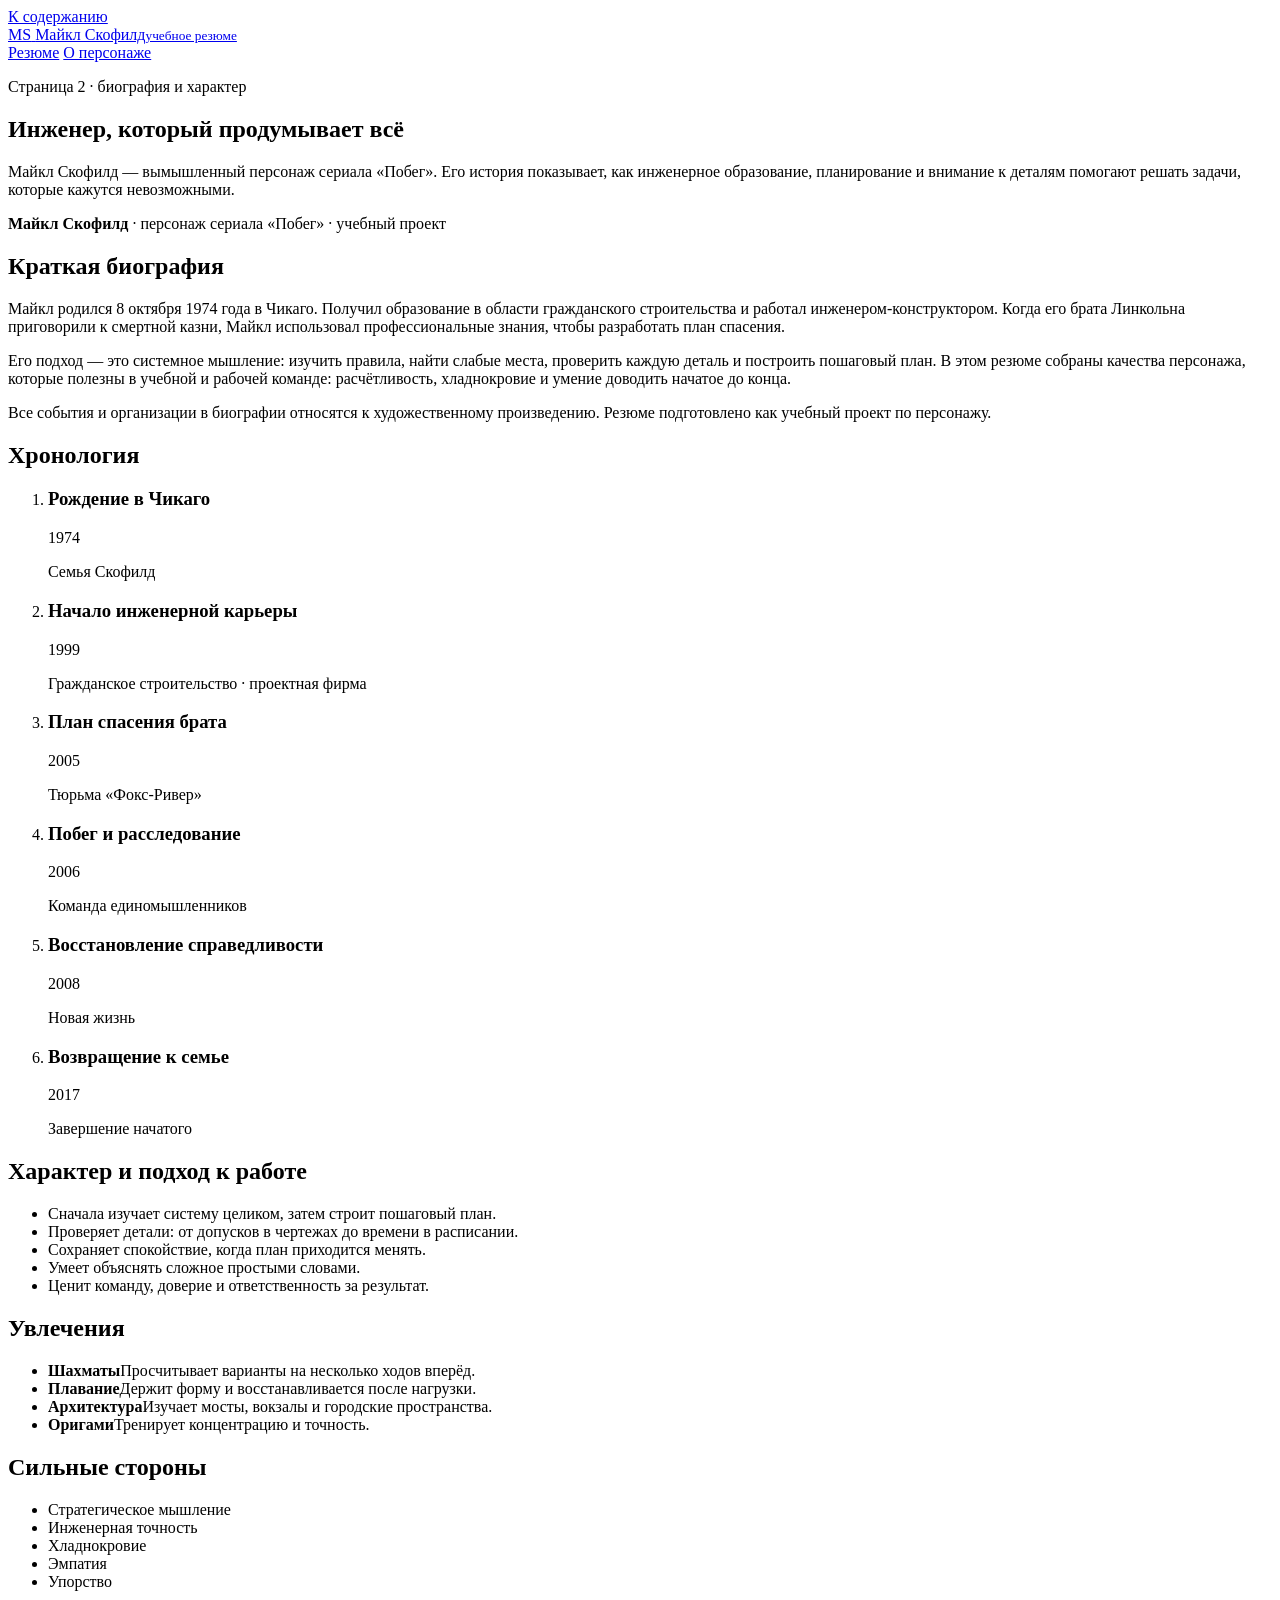
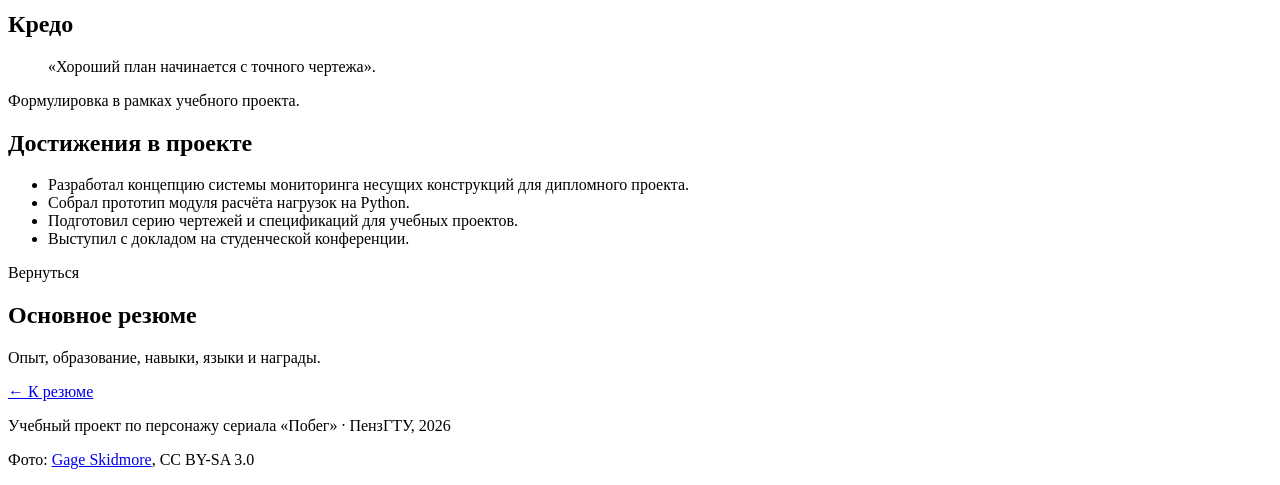
==== 25ip3b/zhukov/resume/bio.html @ 030ceab4 "Create bio.html" ====
<!DOCTYPE html>
<html lang="ru">
<head>
  <meta charset="utf-8">
  <meta name="viewport" content="width=device-width, initial-scale=1">
  <meta name="description" content="Биография, хронология, характер и увлечения Майкла Скофилда — персонажа сериала «Побег». Учебный проект студента группы 25ИП3б Жукова С.С.">
  <meta name="author" content="Жуков С.С.">
  <title>О персонаже — Резюме студента Жукова С.С. группы 25ИП3б</title>
  <link rel="stylesheet" href="assets/style.css">
</head>
<body>
  <a class="skip-link" href="#main">К содержанию</a>

  <header class="site-header">
    <div class="container header-inner">
      <a class="brand" href="index.html">
        <span class="brand-mark">MS</span>
        <span class="brand-text">Майкл Скофилд<small>учебное резюме</small></span>
      </a>
      <nav class="site-nav" aria-label="Основная навигация">
        <a href="index.html">Резюме</a>
        <a class="active" href="bio.html">О персонаже</a>
      </nav>
    </div>
  </header>

  <main id="main">
    <section class="page-hero container" aria-labelledby="bio-title">
      <p class="eyebrow">Страница 2 · биография и характер</p>
      <h1 id="bio-title">Инженер, который продумывает всё</h1>
      <p class="page-lead">Майкл Скофилд — вымышленный персонаж сериала «Побег». Его история показывает, как инженерное образование, планирование и внимание к деталям помогают решать задачи, которые кажутся невозможными.</p>
      <p class="student"><strong>Майкл Скофилд</strong> · персонаж сериала «Побег» · учебный проект</p>
    </section>

    <div class="container layout">
      <div class="main-col">
        <section class="card">
          <h2>Краткая биография</h2>
          <p>Майкл родился 8 октября 1974 года в Чикаго. Получил образование в области гражданского строительства и работал инженером-конструктором. Когда его брата Линкольна приговорили к смертной казни, Майкл использовал профессиональные знания, чтобы разработать план спасения.</p>
          <p>Его подход — это системное мышление: изучить правила, найти слабые места, проверить каждую деталь и построить пошаговый план. В этом резюме собраны качества персонажа, которые полезны в учебной и рабочей команде: расчётливость, хладнокровие и умение доводить начатое до конца.</p>
          <p>Все события и организации в биографии относятся к художественному произведению. Резюме подготовлено как учебный проект по персонажу.</p>
        </section>

        <section class="card">
          <h2>Хронология</h2>
          <ol class="timeline">
            <li>
              <div class="timeline-head">
                <h3>Рождение в Чикаго</h3>
                <span class="period">1974</span>
              </div>
              <p class="org">Семья Скофилд</p>
            </li>
            <li>
              <div class="timeline-head">
                <h3>Начало инженерной карьеры</h3>
                <span class="period">1999</span>
              </div>
              <p class="org">Гражданское строительство · проектная фирма</p>
            </li>
            <li>
              <div class="timeline-head">
                <h3>План спасения брата</h3>
                <span class="period">2005</span>
              </div>
              <p class="org">Тюрьма «Фокс-Ривер»</p>
            </li>
            <li>
              <div class="timeline-head">
                <h3>Побег и расследование</h3>
                <span class="period">2006</span>
              </div>
              <p class="org">Команда единомышленников</p>
            </li>
            <li>
              <div class="timeline-head">
                <h3>Восстановление справедливости</h3>
                <span class="period">2008</span>
              </div>
              <p class="org">Новая жизнь</p>
            </li>
            <li>
              <div class="timeline-head">
                <h3>Возвращение к семье</h3>
                <span class="period">2017</span>
              </div>
              <p class="org">Завершение начатого</p>
            </li>
          </ol>
        </section>

        <section class="card">
          <h2>Характер и подход к работе</h2>
          <ul class="checklist">
            <li>Сначала изучает систему целиком, затем строит пошаговый план.</li>
            <li>Проверяет детали: от допусков в чертежах до времени в расписании.</li>
            <li>Сохраняет спокойствие, когда план приходится менять.</li>
            <li>Умеет объяснять сложное простыми словами.</li>
            <li>Ценит команду, доверие и ответственность за результат.</li>
          </ul>
        </section>
      </div>

      <aside class="side-col">
        <section class="card">
          <h2>Увлечения</h2>
          <ul class="hobbies">
            <li><strong>Шахматы</strong><span>Просчитывает варианты на несколько ходов вперёд.</span></li>
            <li><strong>Плавание</strong><span>Держит форму и восстанавливается после нагрузки.</span></li>
            <li><strong>Архитектура</strong><span>Изучает мосты, вокзалы и городские пространства.</span></li>
            <li><strong>Оригами</strong><span>Тренирует концентрацию и точность.</span></li>
          </ul>
        </section>

        <section class="card">
          <h2>Сильные стороны</h2>
          <ul class="tags">
            <li>Стратегическое мышление</li>
            <li>Инженерная точность</li>
            <li>Хладнокровие</li>
            <li>Эмпатия</li>
            <li>Упорство</li>
          </ul>
        </section>

        <section class="card quote">
          <h2>Кредо</h2>
          <blockquote>
            <p>«Хороший план начинается с точного чертежа».</p>
          </blockquote>
          <p class="quote-note">Формулировка в рамках учебного проекта.</p>
        </section>

        <section class="card">
          <h2>Достижения в проекте</h2>
          <ul class="awards">
            <li>Разработал концепцию системы мониторинга несущих конструкций для дипломного проекта.</li>
            <li>Собрал прототип модуля расчёта нагрузок на Python.</li>
            <li>Подготовил серию чертежей и спецификаций для учебных проектов.</li>
            <li>Выступил с докладом на студенческой конференции.</li>
          </ul>
        </section>
      </aside>
    </div>

    <div class="container">
      <section class="next-page" aria-labelledby="back-title">
        <div>
          <p class="eyebrow">Вернуться</p>
          <h2 id="back-title">Основное резюме</h2>
          <p>Опыт, образование, навыки, языки и награды.</p>
        </div>
        <a class="button" href="index.html">← К резюме</a>
      </section>
    </div>
  </main>

  <footer class="site-footer">
    <div class="container footer-inner">
      <p>Учебный проект по персонажу сериала «Побег» · ПензГТУ, 2026</p>
      <p>Фото: <a href="https://commons.wikimedia.org/wiki/File:Wentworth_Miller_by_Gage_Skidmore.jpg">Gage Skidmore</a>, CC BY-SA 3.0</p>
    </div>
  </footer>
</body>
</html>
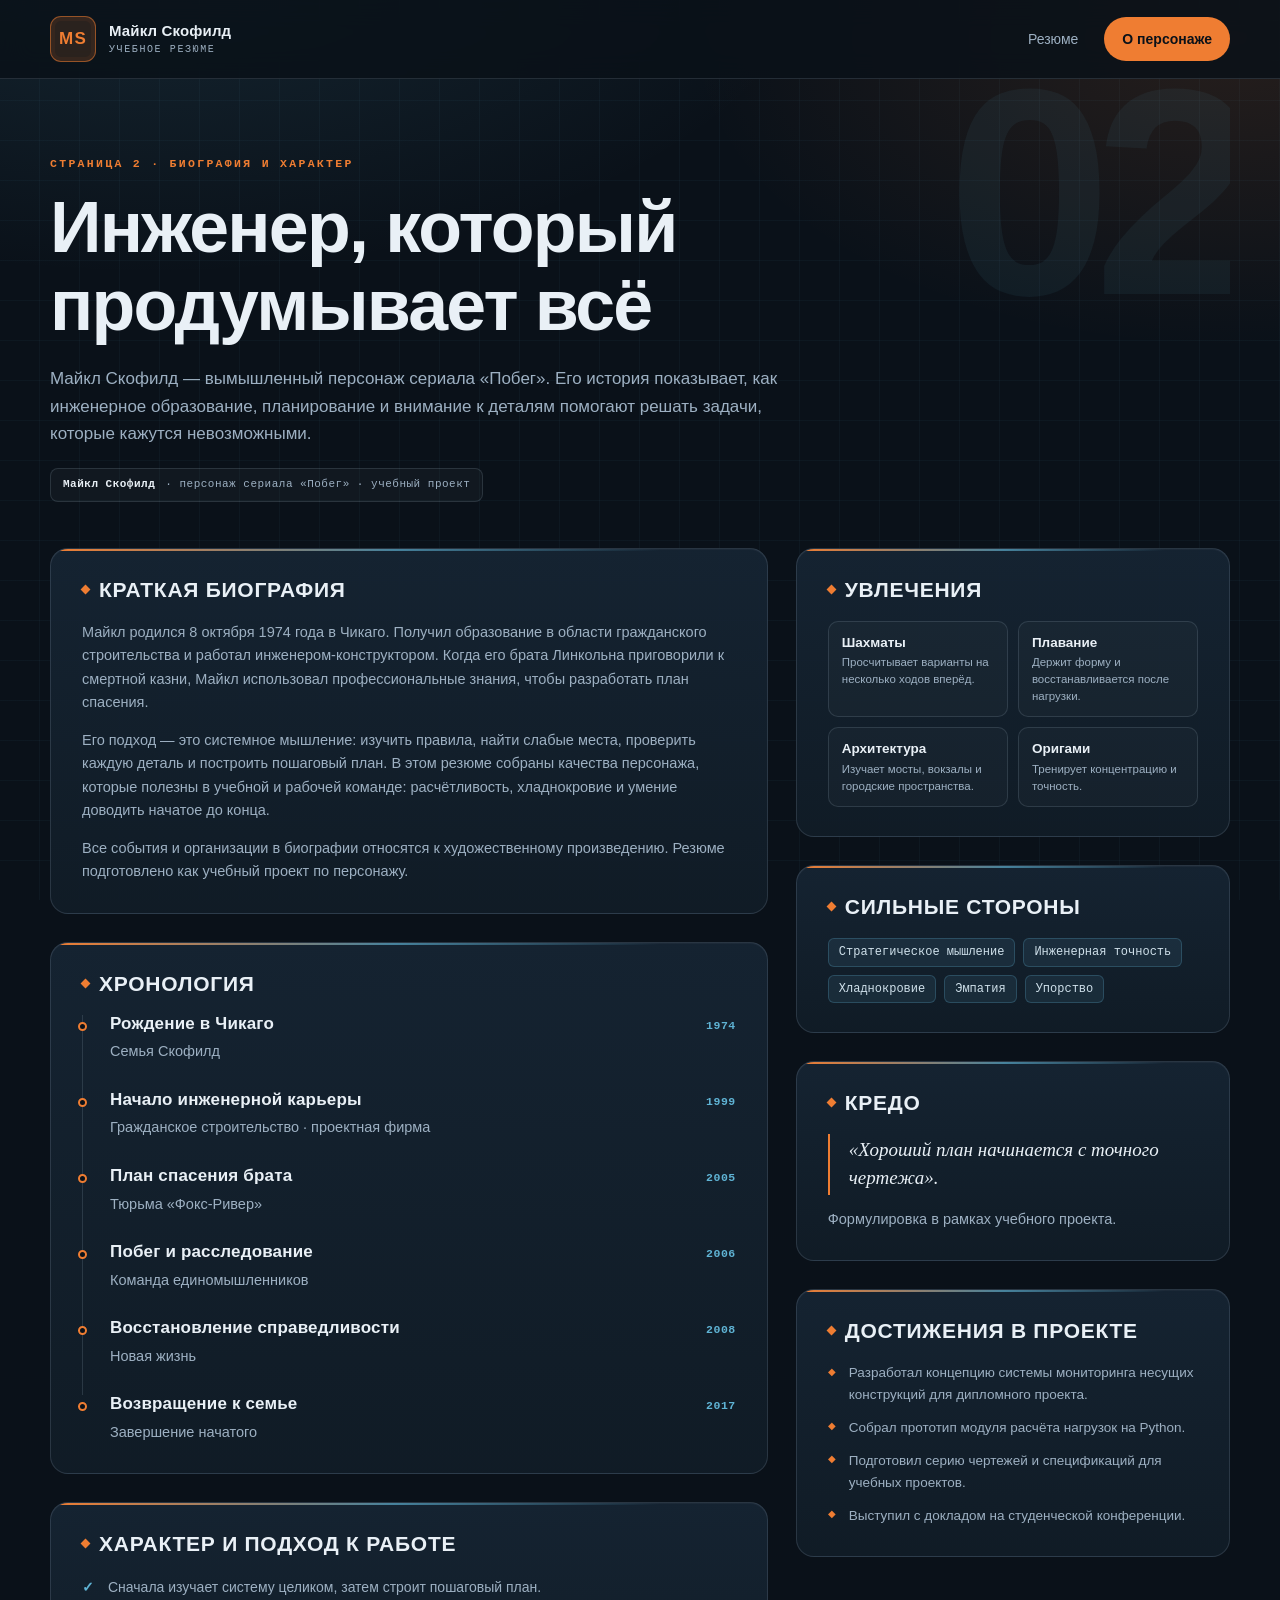
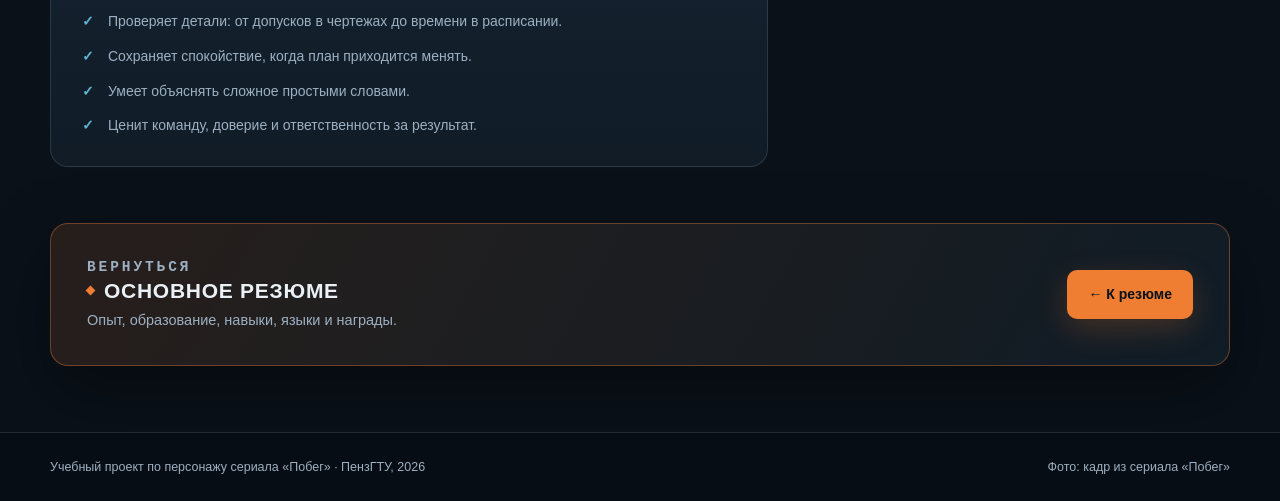
==== commit 7e2ec5f8: "Update bio.html" ====
--- a/25ip3b/zhukov/resume/bio.html
+++ b/25ip3b/zhukov/resume/bio.html
@@ -158,7 +158,7 @@
   <footer class="site-footer">
     <div class="container footer-inner">
       <p>Учебный проект по персонажу сериала «Побег» · ПензГТУ, 2026</p>
-      <p>Фото: <a href="https://commons.wikimedia.org/wiki/File:Wentworth_Miller_by_Gage_Skidmore.jpg">Gage Skidmore</a>, CC BY-SA 3.0</p>
+      <p>Фото: кадр из сериала «Побег»</p>
     </div>
   </footer>
 </body>
--- a/25ip3b/zhukov/resume/assets/style.css
+++ b/25ip3b/zhukov/resume/assets/style.css
@@ -0,0 +1,996 @@
+/* ============================================================
+   Resume of Michael Scofield — blueprint / steel theme
+   ============================================================ */
+
+:root {
+  --bg: #0a1119;
+  --bg-deep: #070d14;
+  --panel: #111c27;
+  --panel-2: #162433;
+  --ink: #e9f0f6;
+  --muted: #9db0c2;
+  --line: rgba(157, 176, 194, 0.18);
+  --line-strong: rgba(157, 176, 194, 0.32);
+  --accent: #ef7d32;
+  --accent-soft: rgba(239, 125, 50, 0.14);
+  --accent-2: #5fb3d4;
+  --accent-2-soft: rgba(95, 179, 212, 0.1);
+  --radius: 18px;
+  --shadow: 0 26px 70px rgba(0, 0, 0, 0.38);
+  --font-body: "Segoe UI", Tahoma, Arial, sans-serif;
+  --font-display: "Bahnschrift SemiCondensed", "Arial Narrow", "Segoe UI", sans-serif;
+  --font-mono: Consolas, "Courier New", monospace;
+}
+
+*,
+*::before,
+*::after {
+  box-sizing: border-box;
+}
+
+html {
+  scroll-behavior: smooth;
+}
+
+body {
+  margin: 0;
+  color: var(--ink);
+  font-family: var(--font-body);
+  font-size: 16px;
+  line-height: 1.62;
+  background-color: var(--bg);
+  background-image:
+    radial-gradient(1100px 560px at 12% -8%, rgba(95, 179, 212, 0.14), transparent 62%),
+    radial-gradient(900px 520px at 96% 4%, rgba(239, 125, 50, 0.12), transparent 60%),
+    repeating-linear-gradient(0deg, transparent 0 39px, rgba(95, 179, 212, 0.045) 39px 40px),
+    repeating-linear-gradient(90deg, transparent 0 39px, rgba(95, 179, 212, 0.045) 39px 40px);
+  background-attachment: fixed;
+}
+
+::selection {
+  color: #0a1119;
+  background: var(--accent);
+}
+
+a {
+  color: var(--accent-2);
+}
+
+a:hover {
+  color: #8fd1ea;
+}
+
+:focus-visible {
+  outline: 2px solid var(--accent-2);
+  outline-offset: 3px;
+}
+
+img {
+  max-width: 100%;
+  height: auto;
+}
+
+h1,
+h2,
+h3,
+p {
+  margin-top: 0;
+}
+
+h1,
+h2,
+h3 {
+  font-family: var(--font-display);
+  font-weight: 700;
+  line-height: 1.1;
+}
+
+h1 {
+  margin-bottom: 14px;
+  font-size: clamp(2.7rem, 5.6vw, 4.9rem);
+  letter-spacing: -0.025em;
+}
+
+h2 {
+  display: flex;
+  align-items: center;
+  gap: 10px;
+  margin-bottom: 20px;
+  font-size: 21px;
+  letter-spacing: 0.035em;
+  text-transform: uppercase;
+}
+
+h2::before {
+  width: 7px;
+  height: 7px;
+  flex: none;
+  content: "";
+  background: var(--accent);
+  transform: rotate(45deg);
+}
+
+h3 {
+  margin-bottom: 4px;
+  font-size: 17px;
+  letter-spacing: 0.01em;
+}
+
+p {
+  margin-bottom: 14px;
+}
+
+p:last-child {
+  margin-bottom: 0;
+}
+
+.container {
+  width: min(1180px, calc(100% - 64px));
+  margin: 0 auto;
+}
+
+.skip-link {
+  position: absolute;
+  top: -80px;
+  left: 24px;
+  z-index: 100;
+  padding: 10px 18px;
+  color: #0a1119;
+  background: var(--accent);
+  border-radius: 0 0 8px 8px;
+  font-weight: 700;
+  text-decoration: none;
+  transition: top 0.2s ease;
+}
+
+.skip-link:focus {
+  top: 0;
+}
+
+/* ---------- Header ---------- */
+
+.site-header {
+  position: sticky;
+  top: 0;
+  z-index: 20;
+  background: rgba(10, 17, 25, 0.84);
+  border-bottom: 1px solid var(--line);
+  backdrop-filter: blur(14px);
+}
+
+.header-inner {
+  display: flex;
+  min-height: 78px;
+  align-items: center;
+  justify-content: space-between;
+  gap: 24px;
+}
+
+.brand {
+  display: flex;
+  align-items: center;
+  gap: 13px;
+  color: var(--ink);
+  text-decoration: none;
+}
+
+.brand:hover {
+  color: var(--ink);
+}
+
+.brand-mark {
+  display: grid;
+  width: 46px;
+  height: 46px;
+  place-items: center;
+  color: var(--accent);
+  background: var(--accent-soft);
+  border: 1px solid rgba(239, 125, 50, 0.55);
+  border-radius: 11px;
+  box-shadow: inset 0 0 0 4px rgba(239, 125, 50, 0.05);
+  font-family: var(--font-display);
+  font-size: 17px;
+  font-weight: 700;
+  letter-spacing: 0.08em;
+}
+
+.brand-text {
+  display: flex;
+  flex-direction: column;
+  font-size: 15px;
+  font-weight: 600;
+  line-height: 1.15;
+  letter-spacing: 0.01em;
+}
+
+.brand-text small {
+  margin-top: 5px;
+  color: var(--muted);
+  font-family: var(--font-mono);
+  font-size: 10px;
+  font-weight: 400;
+  letter-spacing: 0.16em;
+  text-transform: uppercase;
+}
+
+.site-nav {
+  display: flex;
+  flex-wrap: wrap;
+  gap: 8px;
+}
+
+.site-nav a {
+  padding: 10px 17px;
+  color: var(--muted);
+  border: 1px solid transparent;
+  border-radius: 999px;
+  font-size: 14px;
+  text-decoration: none;
+  transition: color 0.18s ease, border-color 0.18s ease, background 0.18s ease;
+}
+
+.site-nav a:hover {
+  color: var(--ink);
+  border-color: var(--line);
+}
+
+.site-nav a.active {
+  color: #0a1119;
+  background: var(--accent);
+  font-weight: 700;
+}
+
+/* ---------- Hero ---------- */
+
+.hero {
+  display: grid;
+  grid-template-columns: 220px minmax(0, 1fr);
+  gap: 52px;
+  align-items: center;
+  padding: 74px 0 50px;
+}
+
+.hero-photo {
+  position: relative;
+  width: 200px;
+  height: 200px;
+  justify-self: center;
+}
+
+.hero-photo::before {
+  position: absolute;
+  inset: -11px 11px 11px -11px;
+  content: "";
+  border: 1px solid rgba(239, 125, 50, 0.55);
+  border-radius: 28px;
+}
+
+.hero-photo img {
+  position: relative;
+  z-index: 1;
+  display: block;
+  width: 200px;
+  height: 200px;
+  object-fit: cover;
+  border: 1px solid rgba(255, 255, 255, 0.14);
+  border-radius: 24px;
+  box-shadow: var(--shadow);
+  filter: saturate(0.92) contrast(1.03);
+}
+
+.hero-photo::after {
+  position: absolute;
+  right: -8px;
+  bottom: -13px;
+  z-index: 2;
+  padding: 5px 9px;
+  color: var(--muted);
+  background: var(--panel);
+  border: 1px solid var(--line);
+  border-radius: 7px;
+  content: "MS · 01";
+  font-family: var(--font-mono);
+  font-size: 10px;
+  letter-spacing: 0.13em;
+}
+
+.eyebrow {
+  margin-bottom: 14px;
+  color: var(--accent);
+  font-family: var(--font-mono);
+  font-size: 11.5px;
+  font-weight: 600;
+  letter-spacing: 0.2em;
+  text-transform: uppercase;
+}
+
+.hero-role {
+  margin-bottom: 18px;
+  color: var(--accent-2);
+  font-size: clamp(1.05rem, 2vw, 1.32rem);
+  font-weight: 600;
+  letter-spacing: 0.01em;
+}
+
+.hero-lead {
+  max-width: 64ch;
+  margin-bottom: 0;
+  color: var(--muted);
+  font-size: 16.5px;
+}
+
+.contact-list {
+  display: flex;
+  flex-wrap: wrap;
+  gap: 9px 24px;
+  margin: 26px 0 0;
+  padding: 0;
+  list-style: none;
+  font-size: 14px;
+}
+
+.contact-list li {
+  display: flex;
+  align-items: center;
+  gap: 8px;
+  color: var(--muted);
+}
+
+.contact-list li::before {
+  width: 5px;
+  height: 5px;
+  flex: none;
+  content: "";
+  background: var(--accent);
+  border-radius: 50%;
+}
+
+.contact-list a {
+  color: var(--ink);
+  border-bottom: 1px solid rgba(239, 125, 50, 0.45);
+  text-decoration: none;
+}
+
+.contact-list a:hover {
+  color: var(--accent);
+  border-bottom-color: var(--accent);
+}
+
+.student {
+  display: inline-flex;
+  flex-wrap: wrap;
+  gap: 6px 10px;
+  margin: 20px 0 0;
+  padding: 7px 12px;
+  color: var(--muted);
+  background: rgba(255, 255, 255, 0.03);
+  border: 1px solid var(--line);
+  border-radius: 8px;
+  font-family: var(--font-mono);
+  font-size: 11px;
+  letter-spacing: 0.045em;
+}
+
+.student strong {
+  color: var(--ink);
+  font-weight: 600;
+}
+
+/* ---------- Layout ---------- */
+
+.layout {
+  display: grid;
+  grid-template-columns: minmax(0, 1.62fr) minmax(300px, 0.98fr);
+  gap: 28px;
+  padding-bottom: 28px;
+}
+
+.main-col,
+.side-col {
+  display: flex;
+  flex-direction: column;
+  gap: 28px;
+}
+
+.side-col {
+  align-self: start;
+}
+
+.card {
+  position: relative;
+  overflow: hidden;
+  padding: 29px 31px;
+  background: linear-gradient(180deg, rgba(22, 36, 51, 0.94), rgba(17, 28, 39, 0.94));
+  border: 1px solid var(--line);
+  border-radius: var(--radius);
+  box-shadow: inset 0 1px 0 rgba(255, 255, 255, 0.035);
+}
+
+.card::before {
+  position: absolute;
+  top: 0;
+  right: 0;
+  left: 0;
+  height: 2px;
+  content: "";
+  background: linear-gradient(90deg, var(--accent), rgba(95, 179, 212, 0.65) 48%, transparent 85%);
+}
+
+.card p {
+  color: var(--muted);
+  font-size: 14.5px;
+}
+
+.card p strong {
+  color: var(--ink);
+}
+
+/* ---------- Timeline ---------- */
+
+.timeline {
+  position: relative;
+  margin: 0;
+  padding: 0;
+  list-style: none;
+}
+
+.timeline > li {
+  position: relative;
+  padding: 0 0 27px 27px;
+  border-left: 1px solid var(--line);
+}
+
+.timeline > li:last-child {
+  padding-bottom: 0;
+  border-left-color: transparent;
+}
+
+.timeline > li::before {
+  position: absolute;
+  top: 7px;
+  left: -5px;
+  width: 9px;
+  height: 9px;
+  content: "";
+  background: var(--bg);
+  border: 2px solid var(--accent);
+  border-radius: 50%;
+}
+
+.timeline-head {
+  display: flex;
+  flex-wrap: wrap;
+  align-items: baseline;
+  justify-content: space-between;
+  gap: 6px 16px;
+}
+
+.timeline h3 {
+  margin: 0;
+}
+
+.period {
+  color: var(--accent-2);
+  font-family: var(--font-mono);
+  font-size: 11.5px;
+  font-weight: 600;
+  letter-spacing: 0.045em;
+  white-space: nowrap;
+}
+
+.org {
+  margin: 5px 0 9px;
+  color: var(--muted);
+  font-size: 13.5px;
+}
+
+.timeline ul {
+  margin: 0;
+  padding-left: 18px;
+  color: var(--muted);
+  font-size: 14px;
+}
+
+.timeline ul li {
+  margin-bottom: 6px;
+}
+
+.timeline ul li:last-child {
+  margin-bottom: 0;
+}
+
+.timeline ul li::marker {
+  color: var(--accent);
+}
+
+/* ---------- Facts ---------- */
+
+.facts {
+  display: grid;
+  grid-template-columns: minmax(0, 0.95fr) minmax(0, 1.35fr);
+  margin: 0;
+}
+
+.facts dt,
+.facts dd {
+  margin: 0;
+  padding: 10px 0;
+  border-bottom: 1px solid var(--line);
+  font-size: 13.5px;
+}
+
+.facts dt {
+  padding-right: 12px;
+  color: var(--muted);
+}
+
+.facts dd {
+  color: var(--ink);
+  font-weight: 500;
+}
+
+.facts dt:last-of-type,
+.facts dd:last-of-type {
+  padding-bottom: 0;
+  border-bottom: 0;
+}
+
+/* ---------- Tags ---------- */
+
+.tags {
+  display: flex;
+  flex-wrap: wrap;
+  gap: 8px;
+  margin: 0;
+  padding: 0;
+  list-style: none;
+}
+
+.tags li {
+  padding: 5px 10px;
+  color: #cfe0ea;
+  background: var(--accent-2-soft);
+  border: 1px solid rgba(95, 179, 212, 0.24);
+  border-radius: 6px;
+  font-family: var(--font-mono);
+  font-size: 12px;
+  line-height: 1.35;
+}
+
+.soft-skills {
+  display: flex;
+  flex-wrap: wrap;
+  gap: 7px 16px;
+  margin: 16px 0 0;
+  padding: 16px 0 0;
+  border-top: 1px solid var(--line);
+  list-style: none;
+  color: var(--muted);
+  font-size: 13.5px;
+}
+
+.soft-skills li {
+  position: relative;
+  padding-left: 14px;
+}
+
+.soft-skills li::before {
+  position: absolute;
+  top: 0.72em;
+  left: 0;
+  width: 5px;
+  height: 5px;
+  content: "";
+  background: var(--accent);
+  border-radius: 50%;
+}
+
+/* ---------- Languages ---------- */
+
+.languages {
+  display: flex;
+  flex-direction: column;
+  gap: 13px;
+  margin: 0;
+  padding: 0;
+  list-style: none;
+}
+
+.languages li {
+  display: grid;
+  grid-template-columns: 1fr auto;
+  gap: 3px 12px;
+  font-size: 14px;
+}
+
+.languages strong {
+  font-weight: 600;
+}
+
+.level {
+  color: var(--accent);
+  font-family: var(--font-mono);
+  font-size: 10.5px;
+  font-weight: 700;
+  letter-spacing: 0.06em;
+}
+
+.languages li::after {
+  grid-column: 1 / -1;
+  width: var(--level, 100%);
+  height: 3px;
+  content: "";
+  background: linear-gradient(90deg, var(--accent), var(--accent-2));
+  border-radius: 999px;
+}
+
+.languages .lvl-c2 {
+  --level: 100%;
+}
+
+.languages .lvl-c1 {
+  --level: 82%;
+}
+
+.languages .lvl-a2 {
+  --level: 38%;
+}
+
+/* ---------- Awards ---------- */
+
+.awards {
+  display: flex;
+  flex-direction: column;
+  gap: 11px;
+  margin: 0;
+  padding: 0;
+  list-style: none;
+}
+
+.awards li {
+  position: relative;
+  padding-left: 21px;
+  color: var(--muted);
+  font-size: 13.5px;
+}
+
+.awards li::before {
+  position: absolute;
+  top: 0.12em;
+  left: 0;
+  color: var(--accent);
+  content: "◆";
+  font-size: 10px;
+}
+
+/* ---------- Next page ---------- */
+
+.next-page {
+  display: flex;
+  align-items: center;
+  justify-content: space-between;
+  gap: 32px;
+  margin: 28px auto 66px;
+  padding: 32px 36px;
+  background: linear-gradient(120deg, rgba(239, 125, 50, 0.13), rgba(95, 179, 212, 0.07));
+  border: 1px solid rgba(239, 125, 50, 0.38);
+  border-radius: var(--radius);
+  box-shadow: var(--shadow);
+}
+
+.next-page h2 {
+  margin-bottom: 7px;
+}
+
+.next-page p {
+  margin-bottom: 0;
+  color: var(--muted);
+  font-size: 14.5px;
+}
+
+.button {
+  display: inline-flex;
+  flex: none;
+  align-items: center;
+  gap: 8px;
+  padding: 13px 21px;
+  color: #0a1119;
+  background: var(--accent);
+  border-radius: 10px;
+  box-shadow: 0 10px 30px rgba(239, 125, 50, 0.22);
+  font-size: 14px;
+  font-weight: 700;
+  text-decoration: none;
+  transition: background 0.18s ease, transform 0.18s ease;
+}
+
+.button:hover {
+  color: #0a1119;
+  background: #ff914d;
+  transform: translateY(-1px);
+}
+
+/* ---------- Footer ---------- */
+
+.site-footer {
+  background: rgba(7, 13, 20, 0.82);
+  border-top: 1px solid var(--line);
+}
+
+.footer-inner {
+  display: flex;
+  flex-wrap: wrap;
+  justify-content: space-between;
+  gap: 10px 26px;
+  padding: 24px 0;
+  color: var(--muted);
+  font-size: 12.5px;
+}
+
+.footer-inner p {
+  margin: 0;
+}
+
+.site-footer a {
+  color: var(--muted);
+  text-decoration-color: rgba(157, 176, 194, 0.45);
+}
+
+.site-footer a:hover {
+  color: var(--accent);
+}
+
+/* ---------- Page 2 hero ---------- */
+
+.page-hero {
+  position: relative;
+  overflow: hidden;
+  padding: 76px 0 46px;
+}
+
+.page-hero::after {
+  position: absolute;
+  top: -34px;
+  right: -10px;
+  z-index: -1;
+  color: rgba(95, 179, 212, 0.065);
+  content: "02";
+  font-family: var(--font-display);
+  font-size: clamp(170px, 23vw, 300px);
+  font-weight: 700;
+  letter-spacing: -0.06em;
+  line-height: 1;
+}
+
+.page-hero h1 {
+  max-width: 920px;
+}
+
+.page-lead {
+  max-width: 760px;
+  margin: 20px 0 0;
+  color: var(--muted);
+  font-size: 17px;
+}
+
+/* ---------- Checklists and hobbies ---------- */
+
+.checklist {
+  display: flex;
+  flex-direction: column;
+  gap: 12px;
+  margin: 0;
+  padding: 0;
+  list-style: none;
+}
+
+.checklist li {
+  position: relative;
+  padding-left: 26px;
+  color: var(--muted);
+  font-size: 14px;
+}
+
+.checklist li::before {
+  position: absolute;
+  top: 0;
+  left: 0;
+  color: var(--accent-2);
+  content: "✓";
+  font-weight: 700;
+}
+
+.hobbies {
+  display: grid;
+  grid-template-columns: 1fr 1fr;
+  gap: 10px;
+  margin: 0;
+  padding: 0;
+  list-style: none;
+}
+
+.hobbies li {
+  padding: 12px 13px;
+  background: rgba(255, 255, 255, 0.025);
+  border: 1px solid var(--line);
+  border-radius: 10px;
+}
+
+.hobbies strong {
+  display: block;
+  margin-bottom: 3px;
+  color: var(--ink);
+  font-size: 13.5px;
+  line-height: 1.3;
+}
+
+.hobbies span {
+  display: block;
+  color: var(--muted);
+  font-size: 11.5px;
+  line-height: 1.45;
+}
+
+/* ---------- Quote ---------- */
+
+.quote blockquote {
+  margin: 0;
+  padding: 2px 0 2px 19px;
+  border-left: 2px solid var(--accent);
+  color: var(--ink);
+  font-family: Georgia, "Times New Roman", serif;
+  font-size: 19px;
+  font-style: italic;
+  line-height: 1.5;
+}
+
+.quote blockquote p {
+  margin: 0;
+  color: inherit;
+  font-size: inherit;
+}
+
+.quote-note {
+  margin-top: 13px;
+  color: var(--muted);
+  font-size: 11.5px;
+}
+
+/* ---------- Responsive ---------- */
+
+@media (max-width: 1000px) {
+  .hero {
+    grid-template-columns: 1fr;
+    gap: 34px;
+    padding-top: 54px;
+  }
+
+  .hero-photo {
+    justify-self: start;
+  }
+
+  .layout {
+    grid-template-columns: 1fr;
+  }
+
+  .side-col {
+    position: static;
+  }
+}
+
+@media (max-width: 680px) {
+  .container {
+    width: min(100% - 34px, 1180px);
+  }
+
+  .header-inner {
+    flex-wrap: wrap;
+    padding: 13px 0;
+  }
+
+  .site-nav {
+    width: 100%;
+  }
+
+  .site-nav a {
+    padding: 8px 14px;
+  }
+
+  .hero {
+    padding: 40px 0 34px;
+  }
+
+  .card {
+    padding: 23px 21px;
+  }
+
+  .facts {
+    grid-template-columns: 1fr;
+  }
+
+  .facts dt {
+    padding-bottom: 0;
+    border-bottom: 0;
+  }
+
+  .facts dd {
+    padding-top: 2px;
+  }
+
+  .next-page {
+    flex-direction: column;
+    align-items: flex-start;
+    padding: 26px 22px;
+  }
+
+  .hobbies {
+    grid-template-columns: 1fr;
+  }
+
+  .page-hero {
+    padding-top: 48px;
+  }
+}
+
+@media (prefers-reduced-motion: reduce) {
+  html {
+    scroll-behavior: auto;
+  }
+
+  *,
+  *::before,
+  *::after {
+    transition: none !important;
+  }
+}
+
+/* ---------- Print ---------- */
+
+@media print {
+  body {
+    color: #111;
+    background: #fff;
+    background-image: none;
+  }
+
+  .site-header,
+  .next-page,
+  .skip-link,
+  .site-footer {
+    display: none;
+  }
+
+  .container {
+    width: 100%;
+  }
+
+  .hero {
+    padding-top: 0;
+  }
+
+  .card {
+    background: #fff;
+    border-color: #bbb;
+    box-shadow: none;
+  }
+
+  .card p,
+  .hero-lead,
+  .org,
+  .timeline ul,
+  .facts dt,
+  .awards li,
+  .checklist li,
+  .hobbies span {
+    color: #333;
+  }
+
+  a {
+    color: #111;
+    text-decoration: none;
+  }
+
+  .side-col {
+    position: static;
+  }
+}
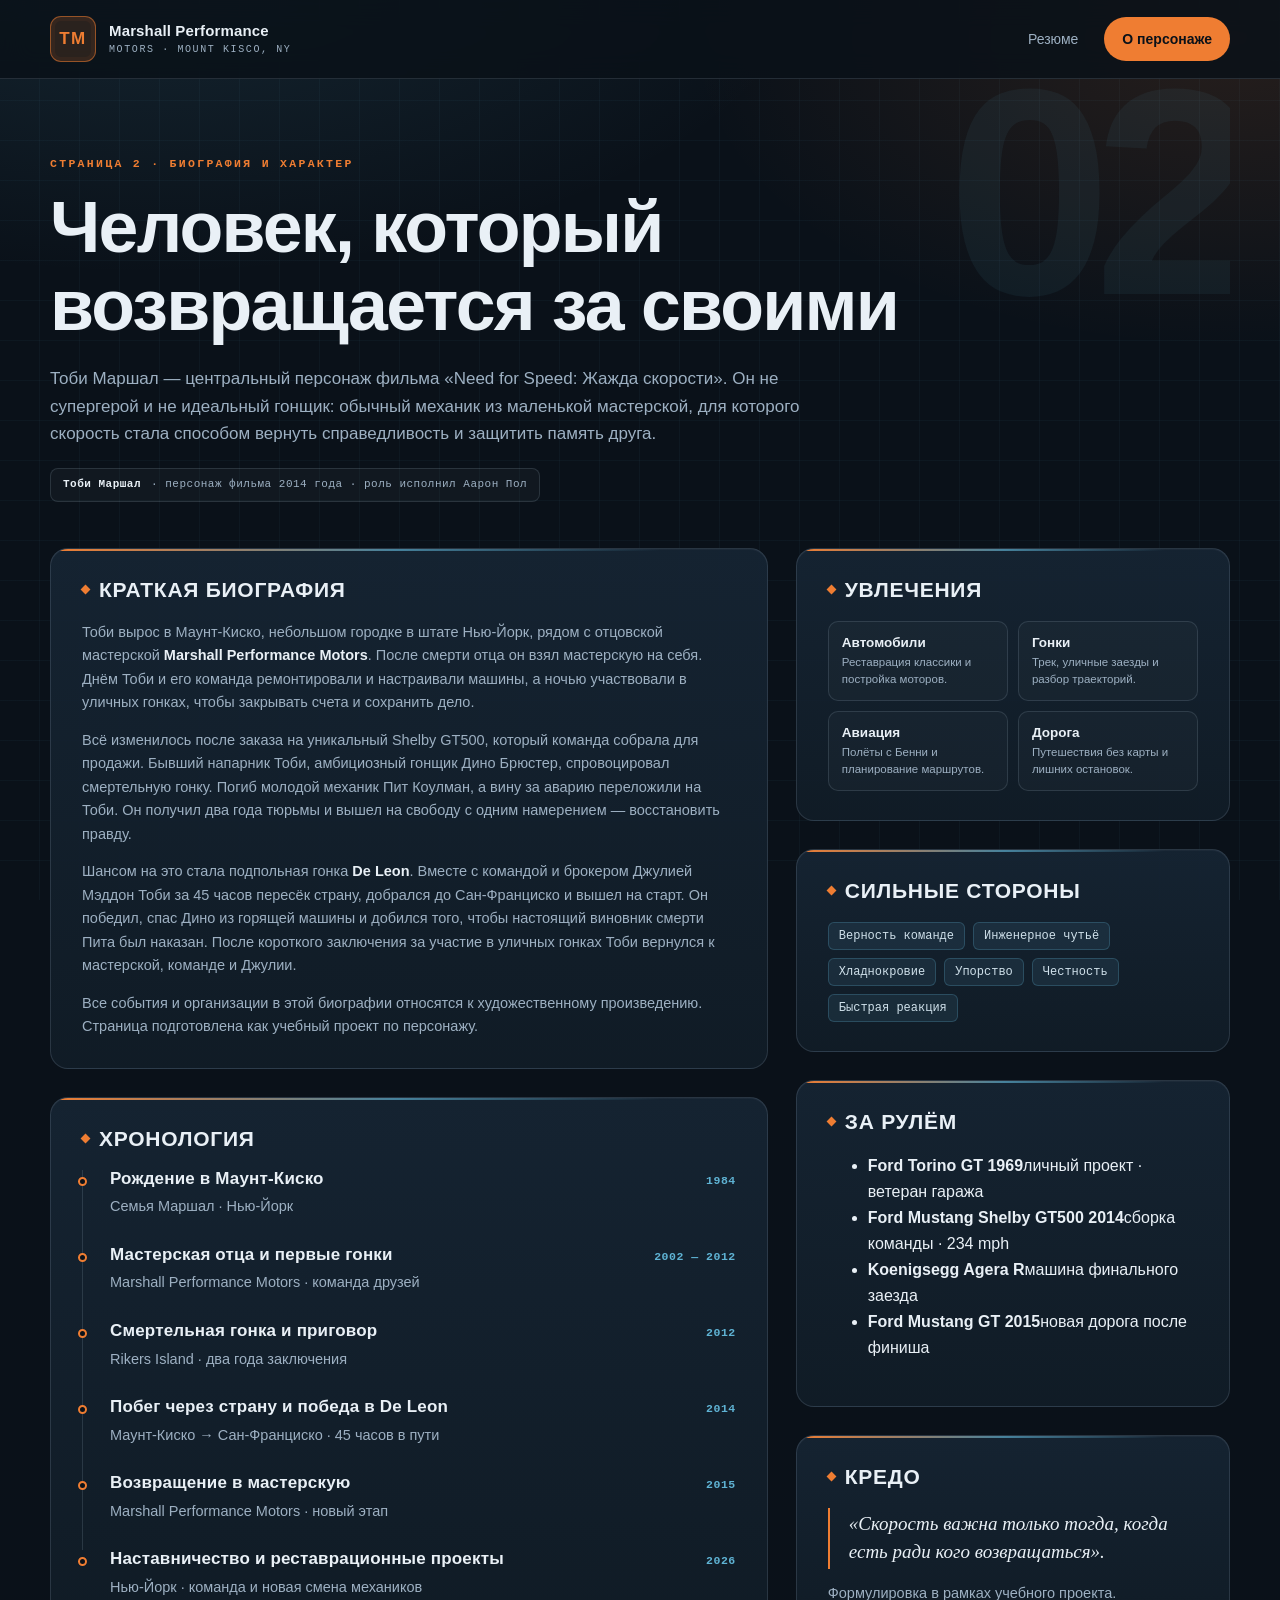
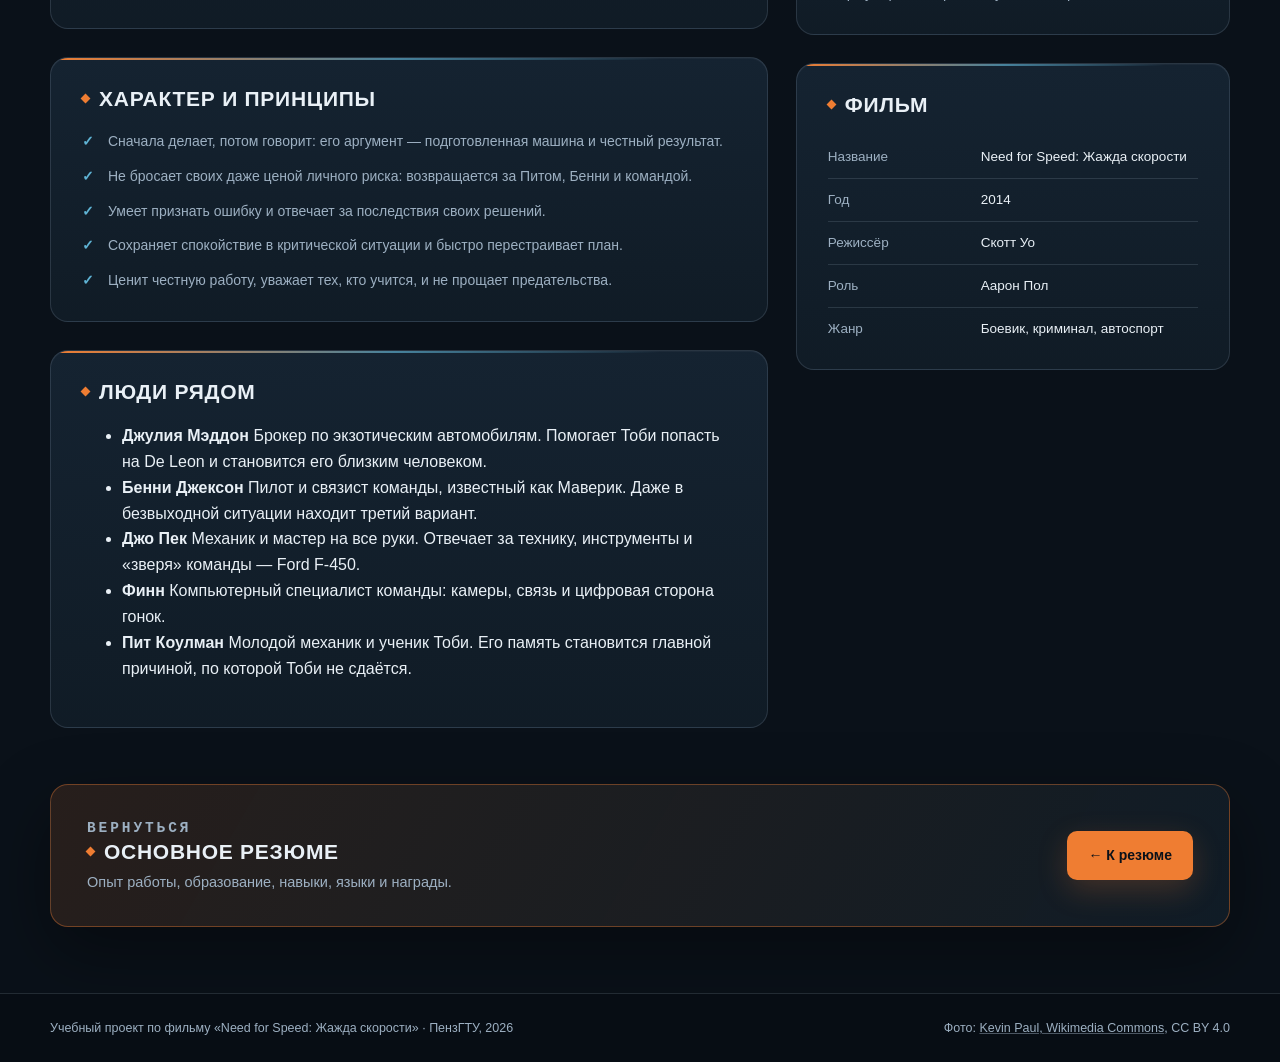
==== commit 36f029ac: "Добавить страницу о персонаже: Тоби Маршал" ====
--- a/25ip3b/zhukov/resume/bio.html
+++ b/25ip3b/zhukov/resume/bio.html
@@ -3,7 +3,7 @@
 <head>
   <meta charset="utf-8">
   <meta name="viewport" content="width=device-width, initial-scale=1">
-  <meta name="description" content="Биография, хронология, характер и увлечения Майкла Скофилда — персонажа сериала «Побег». Учебный проект студента группы 25ИП3б Жукова С.С.">
+  <meta name="description" content="Биография, характер, команда и автомобили Тоби Маршала — персонажа фильма «Need for Speed: Жажда скорости». Учебный проект студента группы 25ИП3б Жукова С.С.">
   <meta name="author" content="Жуков С.С.">
   <title>О персонаже — Резюме студента Жукова С.С. группы 25ИП3б</title>
   <link rel="stylesheet" href="assets/style.css">
@@ -14,8 +14,8 @@
   <header class="site-header">
     <div class="container header-inner">
       <a class="brand" href="index.html">
-        <span class="brand-mark">MS</span>
-        <span class="brand-text">Майкл Скофилд<small>учебное резюме</small></span>
+        <span class="brand-mark">TM</span>
+        <span class="brand-text">Marshall Performance<small>motors · mount kisco, ny</small></span>
       </a>
       <nav class="site-nav" aria-label="Основная навигация">
         <a href="index.html">Резюме</a>
@@ -27,18 +27,19 @@
   <main id="main">
     <section class="page-hero container" aria-labelledby="bio-title">
       <p class="eyebrow">Страница 2 · биография и характер</p>
-      <h1 id="bio-title">Инженер, который продумывает всё</h1>
-      <p class="page-lead">Майкл Скофилд — вымышленный персонаж сериала «Побег». Его история показывает, как инженерное образование, планирование и внимание к деталям помогают решать задачи, которые кажутся невозможными.</p>
-      <p class="student"><strong>Майкл Скофилд</strong> · персонаж сериала «Побег» · учебный проект</p>
+      <h1 id="bio-title">Человек, который возвращается за своими</h1>
+      <p class="page-lead">Тоби Маршал — центральный персонаж фильма «Need for Speed: Жажда скорости». Он не супергерой и не идеальный гонщик: обычный механик из маленькой мастерской, для которого скорость стала способом вернуть справедливость и защитить память друга.</p>
+      <p class="student"><strong>Тоби Маршал</strong> · персонаж фильма 2014 года · роль исполнил Аарон Пол</p>
     </section>
 
     <div class="container layout">
       <div class="main-col">
         <section class="card">
           <h2>Краткая биография</h2>
-          <p>Майкл родился 8 октября 1974 года в Чикаго. Получил образование в области гражданского строительства и работал инженером-конструктором. Когда его брата Линкольна приговорили к смертной казни, Майкл использовал профессиональные знания, чтобы разработать план спасения.</p>
-          <p>Его подход — это системное мышление: изучить правила, найти слабые места, проверить каждую деталь и построить пошаговый план. В этом резюме собраны качества персонажа, которые полезны в учебной и рабочей команде: расчётливость, хладнокровие и умение доводить начатое до конца.</p>
-          <p>Все события и организации в биографии относятся к художественному произведению. Резюме подготовлено как учебный проект по персонажу.</p>
+          <p>Тоби вырос в Маунт-Киско, небольшом городке в штате Нью-Йорк, рядом с отцовской мастерской <strong>Marshall Performance Motors</strong>. После смерти отца он взял мастерскую на себя. Днём Тоби и его команда ремонтировали и настраивали машины, а ночью участвовали в уличных гонках, чтобы закрывать счета и сохранить дело.</p>
+          <p>Всё изменилось после заказа на уникальный Shelby GT500, который команда собрала для продажи. Бывший напарник Тоби, амбициозный гонщик Дино Брюстер, спровоцировал смертельную гонку. Погиб молодой механик Пит Коулман, а вину за аварию переложили на Тоби. Он получил два года тюрьмы и вышел на свободу с одним намерением — восстановить правду.</p>
+          <p>Шансом на это стала подпольная гонка <strong>De Leon</strong>. Вместе с командой и брокером Джулией Мэддон Тоби за 45 часов пересёк страну, добрался до Сан-Франциско и вышел на старт. Он победил, спас Дино из горящей машины и добился того, чтобы настоящий виновник смерти Пита был наказан. После короткого заключения за участие в уличных гонках Тоби вернулся к мастерской, команде и Джулии.</p>
+          <p>Все события и организации в этой биографии относятся к художественному произведению. Страница подготовлена как учебный проект по персонажу.</p>
         </section>
 
         <section class="card">
@@ -46,57 +47,83 @@
           <ol class="timeline">
             <li>
               <div class="timeline-head">
-                <h3>Рождение в Чикаго</h3>
-                <span class="period">1974</span>
-              </div>
-              <p class="org">Семья Скофилд</p>
-            </li>
-            <li>
-              <div class="timeline-head">
-                <h3>Начало инженерной карьеры</h3>
-                <span class="period">1999</span>
-              </div>
-              <p class="org">Гражданское строительство · проектная фирма</p>
-            </li>
-            <li>
-              <div class="timeline-head">
-                <h3>План спасения брата</h3>
-                <span class="period">2005</span>
-              </div>
-              <p class="org">Тюрьма «Фокс-Ривер»</p>
-            </li>
-            <li>
-              <div class="timeline-head">
-                <h3>Побег и расследование</h3>
-                <span class="period">2006</span>
-              </div>
-              <p class="org">Команда единомышленников</p>
-            </li>
-            <li>
-              <div class="timeline-head">
-                <h3>Восстановление справедливости</h3>
-                <span class="period">2008</span>
-              </div>
-              <p class="org">Новая жизнь</p>
-            </li>
-            <li>
-              <div class="timeline-head">
-                <h3>Возвращение к семье</h3>
-                <span class="period">2017</span>
-              </div>
-              <p class="org">Завершение начатого</p>
+                <h3>Рождение в Маунт-Киско</h3>
+                <span class="period">1984</span>
+              </div>
+              <p class="org">Семья Маршал · Нью-Йорк</p>
+            </li>
+            <li>
+              <div class="timeline-head">
+                <h3>Мастерская отца и первые гонки</h3>
+                <span class="period">2002 — 2012</span>
+              </div>
+              <p class="org">Marshall Performance Motors · команда друзей</p>
+            </li>
+            <li>
+              <div class="timeline-head">
+                <h3>Смертельная гонка и приговор</h3>
+                <span class="period">2012</span>
+              </div>
+              <p class="org">Rikers Island · два года заключения</p>
+            </li>
+            <li>
+              <div class="timeline-head">
+                <h3>Побег через страну и победа в De Leon</h3>
+                <span class="period">2014</span>
+              </div>
+              <p class="org">Маунт-Киско → Сан-Франциско · 45 часов в пути</p>
+            </li>
+            <li>
+              <div class="timeline-head">
+                <h3>Возвращение в мастерскую</h3>
+                <span class="period">2015</span>
+              </div>
+              <p class="org">Marshall Performance Motors · новый этап</p>
+            </li>
+            <li>
+              <div class="timeline-head">
+                <h3>Наставничество и реставрационные проекты</h3>
+                <span class="period">2026</span>
+              </div>
+              <p class="org">Нью-Йорк · команда и новая смена механиков</p>
             </li>
           </ol>
         </section>
 
         <section class="card">
-          <h2>Характер и подход к работе</h2>
+          <h2>Характер и принципы</h2>
           <ul class="checklist">
-            <li>Сначала изучает систему целиком, затем строит пошаговый план.</li>
-            <li>Проверяет детали: от допусков в чертежах до времени в расписании.</li>
-            <li>Сохраняет спокойствие, когда план приходится менять.</li>
-            <li>Умеет объяснять сложное простыми словами.</li>
-            <li>Ценит команду, доверие и ответственность за результат.</li>
+            <li>Сначала делает, потом говорит: его аргумент — подготовленная машина и честный результат.</li>
+            <li>Не бросает своих даже ценой личного риска: возвращается за Питом, Бенни и командой.</li>
+            <li>Умеет признать ошибку и отвечает за последствия своих решений.</li>
+            <li>Сохраняет спокойствие в критической ситуации и быстро перестраивает план.</li>
+            <li>Ценит честную работу, уважает тех, кто учится, и не прощает предательства.</li>
+          </ul>
+        </section>
+
+        <section class="card">
+          <h2>Люди рядом</h2>
+          <ul class="projects">
+            <li>
+              <strong>Джулия Мэддон</strong>
+              <span>Брокер по экзотическим автомобилям. Помогает Тоби попасть на De Leon и становится его близким человеком.</span>
+            </li>
+            <li>
+              <strong>Бенни Джексон</strong>
+              <span>Пилот и связист команды, известный как Маверик. Даже в безвыходной ситуации находит третий вариант.</span>
+            </li>
+            <li>
+              <strong>Джо Пек</strong>
+              <span>Механик и мастер на все руки. Отвечает за технику, инструменты и «зверя» команды — Ford F-450.</span>
+            </li>
+            <li>
+              <strong>Финн</strong>
+              <span>Компьютерный специалист команды: камеры, связь и цифровая сторона гонок.</span>
+            </li>
+            <li>
+              <strong>Пит Коулман</strong>
+              <span>Молодой механик и ученик Тоби. Его память становится главной причиной, по которой Тоби не сдаётся.</span>
+            </li>
           </ul>
         </section>
       </div>
@@ -105,40 +132,57 @@
         <section class="card">
           <h2>Увлечения</h2>
           <ul class="hobbies">
-            <li><strong>Шахматы</strong><span>Просчитывает варианты на несколько ходов вперёд.</span></li>
-            <li><strong>Плавание</strong><span>Держит форму и восстанавливается после нагрузки.</span></li>
-            <li><strong>Архитектура</strong><span>Изучает мосты, вокзалы и городские пространства.</span></li>
-            <li><strong>Оригами</strong><span>Тренирует концентрацию и точность.</span></li>
+            <li><strong>Автомобили</strong><span>Реставрация классики и постройка моторов.</span></li>
+            <li><strong>Гонки</strong><span>Трек, уличные заезды и разбор траекторий.</span></li>
+            <li><strong>Авиация</strong><span>Полёты с Бенни и планирование маршрутов.</span></li>
+            <li><strong>Дорога</strong><span>Путешествия без карты и лишних остановок.</span></li>
           </ul>
         </section>
 
         <section class="card">
           <h2>Сильные стороны</h2>
           <ul class="tags">
-            <li>Стратегическое мышление</li>
-            <li>Инженерная точность</li>
+            <li>Верность команде</li>
+            <li>Инженерное чутьё</li>
             <li>Хладнокровие</li>
-            <li>Эмпатия</li>
             <li>Упорство</li>
+            <li>Честность</li>
+            <li>Быстрая реакция</li>
+          </ul>
+        </section>
+
+        <section class="card">
+          <h2>За рулём</h2>
+          <ul class="cars">
+            <li><strong>Ford Torino GT 1969</strong><span>личный проект · ветеран гаража</span></li>
+            <li><strong>Ford Mustang Shelby GT500 2014</strong><span>сборка команды · 234 mph</span></li>
+            <li><strong>Koenigsegg Agera R</strong><span>машина финального заезда</span></li>
+            <li><strong>Ford Mustang GT 2015</strong><span>новая дорога после финиша</span></li>
           </ul>
         </section>
 
         <section class="card quote">
           <h2>Кредо</h2>
           <blockquote>
-            <p>«Хороший план начинается с точного чертежа».</p>
+            <p>«Скорость важна только тогда, когда есть ради кого возвращаться».</p>
           </blockquote>
           <p class="quote-note">Формулировка в рамках учебного проекта.</p>
         </section>
 
         <section class="card">
-          <h2>Достижения в проекте</h2>
-          <ul class="awards">
-            <li>Разработал концепцию системы мониторинга несущих конструкций для дипломного проекта.</li>
-            <li>Собрал прототип модуля расчёта нагрузок на Python.</li>
-            <li>Подготовил серию чертежей и спецификаций для учебных проектов.</li>
-            <li>Выступил с докладом на студенческой конференции.</li>
-          </ul>
+          <h2>Фильм</h2>
+          <dl class="facts">
+            <dt>Название</dt>
+            <dd>Need for Speed: Жажда скорости</dd>
+            <dt>Год</dt>
+            <dd>2014</dd>
+            <dt>Режиссёр</dt>
+            <dd>Скотт Уо</dd>
+            <dt>Роль</dt>
+            <dd>Аарон Пол</dd>
+            <dt>Жанр</dt>
+            <dd>Боевик, криминал, автоспорт</dd>
+          </dl>
         </section>
       </aside>
     </div>
@@ -148,7 +192,7 @@
         <div>
           <p class="eyebrow">Вернуться</p>
           <h2 id="back-title">Основное резюме</h2>
-          <p>Опыт, образование, навыки, языки и награды.</p>
+          <p>Опыт работы, образование, навыки, языки и награды.</p>
         </div>
         <a class="button" href="index.html">← К резюме</a>
       </section>
@@ -157,8 +201,8 @@
 
   <footer class="site-footer">
     <div class="container footer-inner">
-      <p>Учебный проект по персонажу сериала «Побег» · ПензГТУ, 2026</p>
-      <p>Фото: кадр из сериала «Побег»</p>
+      <p>Учебный проект по фильму «Need for Speed: Жажда скорости» · ПензГТУ, 2026</p>
+      <p>Фото: <a href="https://commons.wikimedia.org/wiki/File:Aaron_Paul_at_Los_Angeles_Comic_Con_2026-1.jpg">Kevin Paul, Wikimedia Commons</a>, CC BY 4.0</p>
     </div>
   </footer>
 </body>
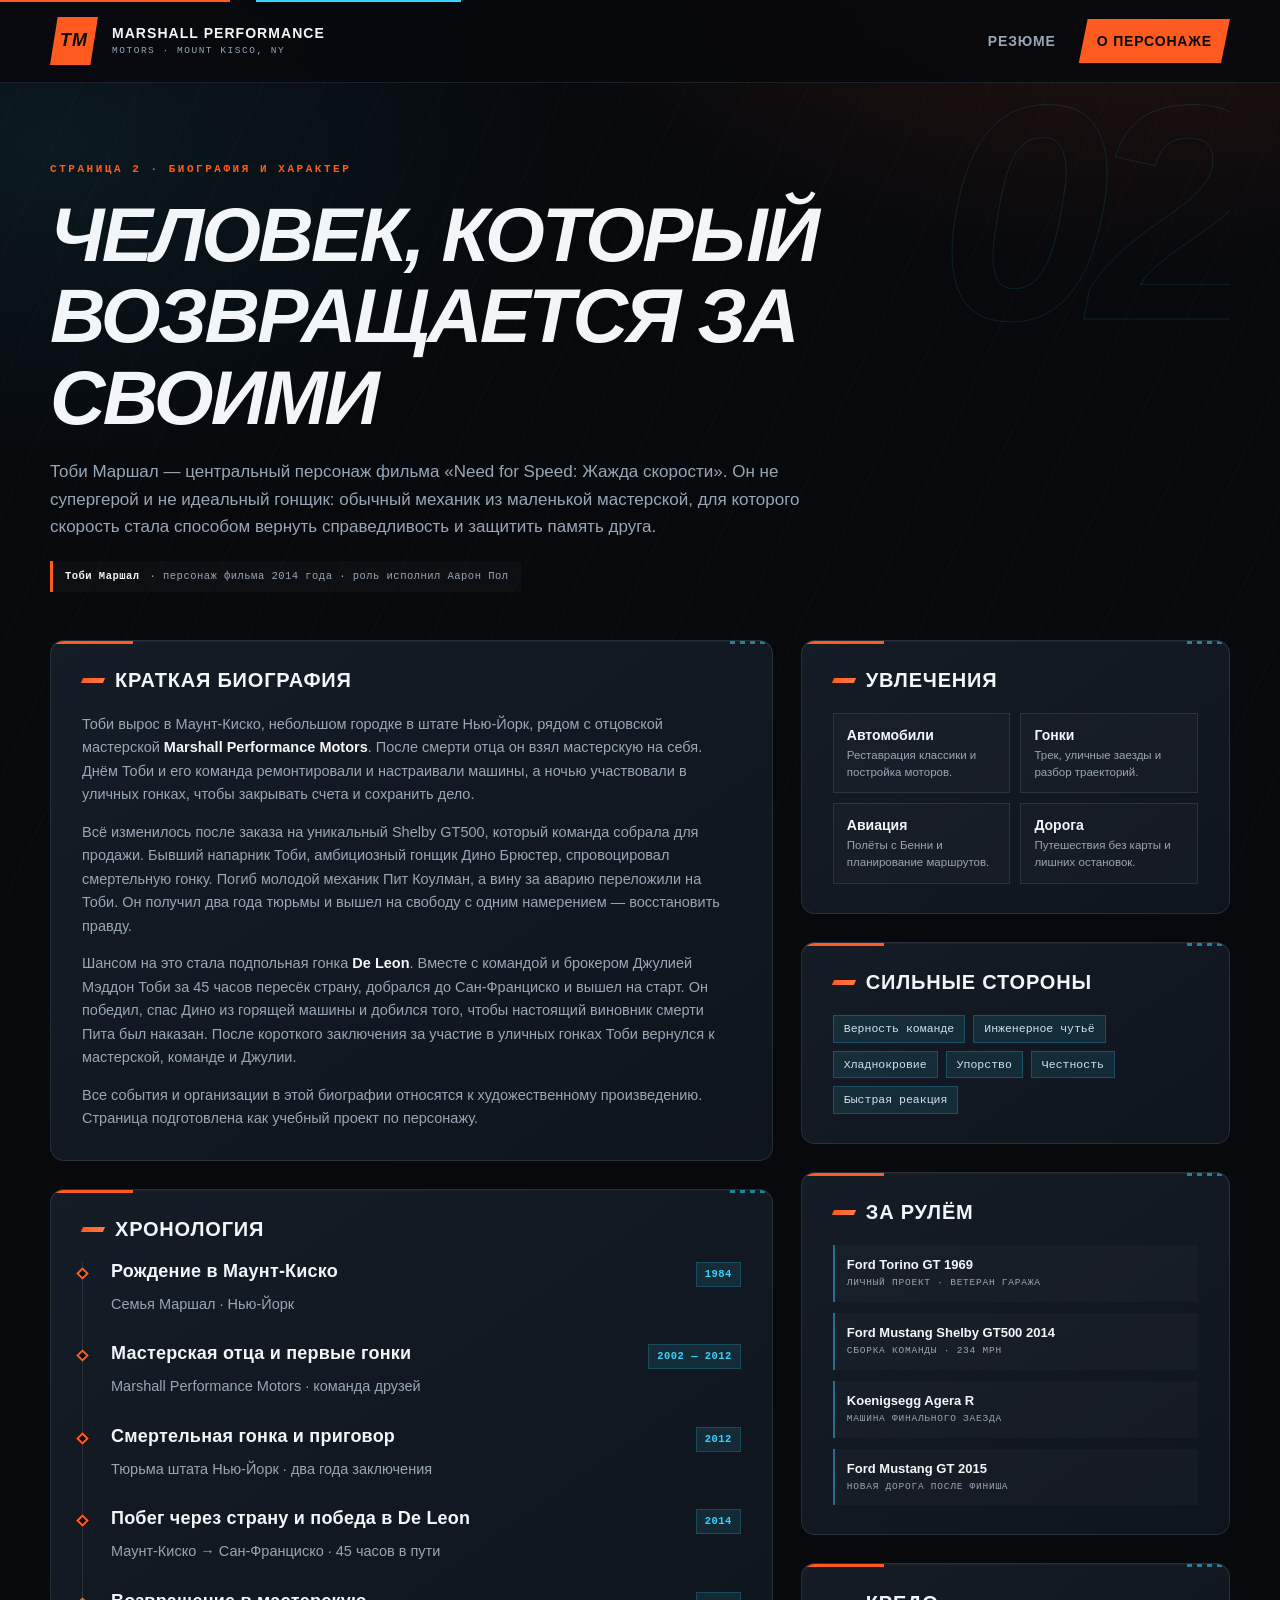
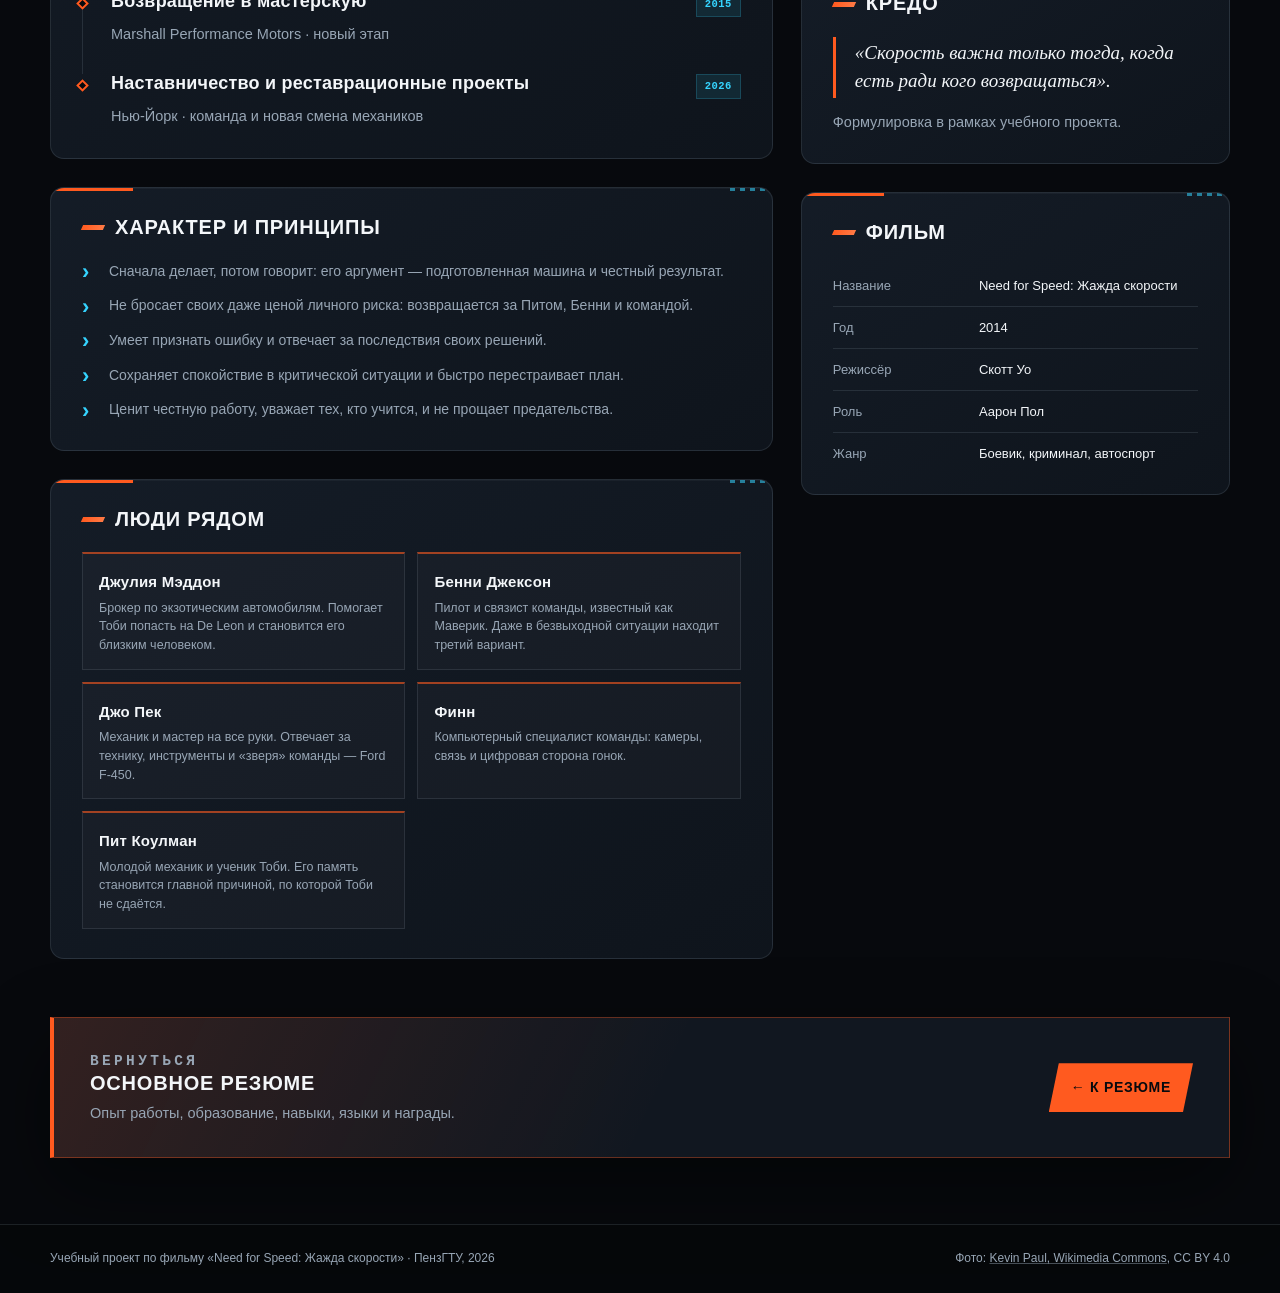
==== commit b8410731: "Уточнить биографию персонажа" ====
--- a/25ip3b/zhukov/resume/bio.html
+++ b/25ip3b/zhukov/resume/bio.html
@@ -64,7 +64,7 @@
                 <h3>Смертельная гонка и приговор</h3>
                 <span class="period">2012</span>
               </div>
-              <p class="org">Rikers Island · два года заключения</p>
+              <p class="org">Тюрьма штата Нью-Йорк · два года заключения</p>
             </li>
             <li>
               <div class="timeline-head">
--- a/25ip3b/zhukov/resume/assets/style.css
+++ b/25ip3b/zhukov/resume/assets/style.css
@@ -1,22 +1,24 @@
 /* ============================================================
-   Resume of Michael Scofield — blueprint / steel theme
+   Tobey Marshall — Need for Speed resume
+   Night highway / racing telemetry theme
    ============================================================ */
 
 :root {
-  --bg: #0a1119;
-  --bg-deep: #070d14;
-  --panel: #111c27;
-  --panel-2: #162433;
-  --ink: #e9f0f6;
-  --muted: #9db0c2;
-  --line: rgba(157, 176, 194, 0.18);
-  --line-strong: rgba(157, 176, 194, 0.32);
-  --accent: #ef7d32;
-  --accent-soft: rgba(239, 125, 50, 0.14);
-  --accent-2: #5fb3d4;
-  --accent-2-soft: rgba(95, 179, 212, 0.1);
-  --radius: 18px;
-  --shadow: 0 26px 70px rgba(0, 0, 0, 0.38);
+  --bg: #07090d;
+  --bg-soft: #0b0f15;
+  --panel: #111720;
+  --panel-2: #151d28;
+  --ink: #f3f6f9;
+  --muted: #98a6b5;
+  --line: rgba(152, 166, 181, 0.16);
+  --line-strong: rgba(152, 166, 181, 0.3);
+  --accent: #ff5a1f;
+  --accent-hot: #ff7a45;
+  --accent-soft: rgba(255, 90, 31, 0.12);
+  --cyan: #35d4ff;
+  --cyan-soft: rgba(53, 212, 255, 0.1);
+  --radius: 14px;
+  --shadow: 0 28px 80px rgba(0, 0, 0, 0.45);
   --font-body: "Segoe UI", Tahoma, Arial, sans-serif;
   --font-display: "Bahnschrift SemiCondensed", "Arial Narrow", "Segoe UI", sans-serif;
   --font-mono: Consolas, "Courier New", monospace;
@@ -40,28 +42,27 @@
   line-height: 1.62;
   background-color: var(--bg);
   background-image:
-    radial-gradient(1100px 560px at 12% -8%, rgba(95, 179, 212, 0.14), transparent 62%),
-    radial-gradient(900px 520px at 96% 4%, rgba(239, 125, 50, 0.12), transparent 60%),
-    repeating-linear-gradient(0deg, transparent 0 39px, rgba(95, 179, 212, 0.045) 39px 40px),
-    repeating-linear-gradient(90deg, transparent 0 39px, rgba(95, 179, 212, 0.045) 39px 40px);
+    radial-gradient(1000px 580px at 88% -10%, rgba(255, 90, 31, 0.15), transparent 62%),
+    radial-gradient(800px 500px at 4% 16%, rgba(53, 212, 255, 0.08), transparent 64%),
+    repeating-linear-gradient(115deg, transparent 0 54px, rgba(255, 255, 255, 0.018) 54px 55px);
   background-attachment: fixed;
 }
 
 ::selection {
-  color: #0a1119;
+  color: #080a0e;
   background: var(--accent);
 }
 
 a {
-  color: var(--accent-2);
+  color: var(--cyan);
 }
 
 a:hover {
-  color: #8fd1ea;
+  color: #8ce9ff;
 }
 
 :focus-visible {
-  outline: 2px solid var(--accent-2);
+  outline: 2px solid var(--cyan);
   outline-offset: 3px;
 }
 
@@ -82,38 +83,40 @@
 h3 {
   font-family: var(--font-display);
   font-weight: 700;
-  line-height: 1.1;
+  line-height: 1.06;
 }
 
 h1 {
-  margin-bottom: 14px;
-  font-size: clamp(2.7rem, 5.6vw, 4.9rem);
-  letter-spacing: -0.025em;
+  margin-bottom: 15px;
+  font-size: clamp(3.1rem, 7vw, 6.2rem);
+  font-style: italic;
+  letter-spacing: -0.035em;
+  text-transform: uppercase;
 }
 
 h2 {
   display: flex;
   align-items: center;
-  gap: 10px;
-  margin-bottom: 20px;
-  font-size: 21px;
-  letter-spacing: 0.035em;
+  gap: 11px;
+  margin-bottom: 22px;
+  font-size: 20px;
+  letter-spacing: 0.04em;
   text-transform: uppercase;
 }
 
 h2::before {
-  width: 7px;
-  height: 7px;
+  width: 22px;
+  height: 5px;
   flex: none;
   content: "";
-  background: var(--accent);
-  transform: rotate(45deg);
+  background: linear-gradient(90deg, var(--accent), var(--accent-hot));
+  transform: skewX(-24deg);
 }
 
 h3 {
   margin-bottom: 4px;
-  font-size: 17px;
-  letter-spacing: 0.01em;
+  font-size: 18px;
+  letter-spacing: 0.012em;
 }
 
 p {
@@ -135,7 +138,7 @@
   left: 24px;
   z-index: 100;
   padding: 10px 18px;
-  color: #0a1119;
+  color: #080a0e;
   background: var(--accent);
   border-radius: 0 0 8px 8px;
   font-weight: 700;
@@ -153,14 +156,24 @@
   position: sticky;
   top: 0;
   z-index: 20;
-  background: rgba(10, 17, 25, 0.84);
+  background: rgba(7, 9, 13, 0.88);
   border-bottom: 1px solid var(--line);
-  backdrop-filter: blur(14px);
+  backdrop-filter: blur(16px);
+}
+
+.site-header::before {
+  position: absolute;
+  top: 0;
+  right: 0;
+  left: 0;
+  height: 2px;
+  content: "";
+  background: linear-gradient(90deg, var(--accent) 0 18%, transparent 18% 20%, var(--cyan) 20% 36%, transparent 36% 100%);
 }
 
 .header-inner {
   display: flex;
-  min-height: 78px;
+  min-height: 82px;
   align-items: center;
   justify-content: space-between;
   gap: 24px;
@@ -169,7 +182,7 @@
 .brand {
   display: flex;
   align-items: center;
-  gap: 13px;
+  gap: 14px;
   color: var(--ink);
   text-decoration: none;
 }
@@ -180,52 +193,56 @@
 
 .brand-mark {
   display: grid;
-  width: 46px;
-  height: 46px;
+  width: 48px;
+  height: 48px;
+  flex: none;
   place-items: center;
-  color: var(--accent);
-  background: var(--accent-soft);
-  border: 1px solid rgba(239, 125, 50, 0.55);
-  border-radius: 11px;
-  box-shadow: inset 0 0 0 4px rgba(239, 125, 50, 0.05);
+  color: #080a0e;
+  background: var(--accent);
+  clip-path: polygon(16% 0, 100% 0, 84% 100%, 0 100%);
   font-family: var(--font-display);
-  font-size: 17px;
+  font-size: 18px;
+  font-style: italic;
   font-weight: 700;
-  letter-spacing: 0.08em;
+  letter-spacing: 0.06em;
 }
 
 .brand-text {
   display: flex;
   flex-direction: column;
-  font-size: 15px;
-  font-weight: 600;
+  font-size: 14px;
+  font-weight: 700;
   line-height: 1.15;
-  letter-spacing: 0.01em;
+  letter-spacing: 0.075em;
+  text-transform: uppercase;
 }
 
 .brand-text small {
   margin-top: 5px;
   color: var(--muted);
   font-family: var(--font-mono);
-  font-size: 10px;
+  font-size: 9.5px;
   font-weight: 400;
   letter-spacing: 0.16em;
-  text-transform: uppercase;
 }
 
 .site-nav {
   display: flex;
   flex-wrap: wrap;
-  gap: 8px;
+  gap: 5px;
 }
 
 .site-nav a {
   padding: 10px 17px;
   color: var(--muted);
   border: 1px solid transparent;
-  border-radius: 999px;
+  clip-path: polygon(9px 0, 100% 0, calc(100% - 9px) 100%, 0 100%);
+  font-family: var(--font-display);
   font-size: 14px;
+  font-weight: 600;
+  letter-spacing: 0.06em;
   text-decoration: none;
+  text-transform: uppercase;
   transition: color 0.18s ease, border-color 0.18s ease, background 0.18s ease;
 }
 
@@ -235,34 +252,51 @@
 }
 
 .site-nav a.active {
-  color: #0a1119;
+  color: #080a0e;
   background: var(--accent);
+}
+
+/* ---------- Hero ---------- */
+
+.hero {
+  position: relative;
+  display: grid;
+  grid-template-columns: 300px minmax(0, 1fr);
+  gap: 58px;
+  align-items: center;
+  padding: 78px 0 56px;
+}
+
+.hero::before {
+  position: absolute;
+  top: 20px;
+  right: -4%;
+  z-index: -1;
+  color: transparent;
+  content: "234";
+  font-family: var(--font-display);
+  font-size: clamp(220px, 31vw, 440px);
+  font-style: italic;
   font-weight: 700;
-}
-
-/* ---------- Hero ---------- */
-
-.hero {
-  display: grid;
-  grid-template-columns: 220px minmax(0, 1fr);
-  gap: 52px;
-  align-items: center;
-  padding: 74px 0 50px;
+  letter-spacing: -0.08em;
+  line-height: 0.8;
+  -webkit-text-stroke: 1px rgba(255, 255, 255, 0.055);
 }
 
 .hero-photo {
   position: relative;
-  width: 200px;
-  height: 200px;
+  width: 250px;
+  height: 280px;
   justify-self: center;
 }
 
 .hero-photo::before {
   position: absolute;
-  inset: -11px 11px 11px -11px;
+  inset: 0 18px 18px 0;
   content: "";
-  border: 1px solid rgba(239, 125, 50, 0.55);
-  border-radius: 28px;
+  border: 1px solid var(--accent);
+  clip-path: polygon(0 0, 100% 0, 100% calc(100% - 24px), calc(100% - 24px) 100%, 0 100%);
+  transform: translate(16px, 16px);
 }
 
 .hero-photo img {
@@ -271,45 +305,84 @@
   display: block;
   width: 200px;
   height: 200px;
+  margin: 0 auto;
   object-fit: cover;
-  border: 1px solid rgba(255, 255, 255, 0.14);
-  border-radius: 24px;
-  box-shadow: var(--shadow);
-  filter: saturate(0.92) contrast(1.03);
-}
-
-.hero-photo::after {
+  border: 1px solid rgba(255, 255, 255, 0.17);
+  clip-path: polygon(0 0, 100% 0, 100% calc(100% - 24px), calc(100% - 24px) 100%, 0 100%);
+  filter: saturate(0.9) contrast(1.04);
+}
+
+.photo-caption {
+  position: relative;
+  z-index: 2;
+  width: 200px;
+  margin: -12px auto 0;
+  padding: 8px 12px 7px;
+  color: var(--muted);
+  background: var(--panel);
+  border: 1px solid var(--line);
+  font-family: var(--font-mono);
+  font-size: 9.5px;
+  letter-spacing: 0.1em;
+  line-height: 1.4;
+  text-transform: uppercase;
+}
+
+.speed-badge {
   position: absolute;
   right: -8px;
-  bottom: -13px;
-  z-index: 2;
-  padding: 5px 9px;
-  color: var(--muted);
-  background: var(--panel);
-  border: 1px solid var(--line);
-  border-radius: 7px;
-  content: "MS · 01";
+  bottom: 22px;
+  z-index: 3;
+  display: grid;
+  width: 94px;
+  height: 94px;
+  place-items: center;
+  color: var(--ink);
+  background:
+    radial-gradient(circle at center, #111720 0 52%, transparent 53%),
+    conic-gradient(from 210deg, var(--accent) 0 62%, rgba(255, 255, 255, 0.09) 62% 100%);
+  border-radius: 50%;
+  box-shadow: 0 12px 30px rgba(0, 0, 0, 0.45);
+  font-family: var(--font-display);
+  line-height: 1;
+  text-align: center;
+}
+
+.speed-badge span {
+  display: block;
+  margin-top: 5px;
+  font-size: 27px;
+  font-style: italic;
+  letter-spacing: -0.04em;
+}
+
+.speed-badge small {
+  display: block;
+  color: var(--muted);
   font-family: var(--font-mono);
-  font-size: 10px;
-  letter-spacing: 0.13em;
+  font-size: 8px;
+  font-weight: 400;
+  letter-spacing: 0.15em;
+  text-transform: uppercase;
 }
 
 .eyebrow {
-  margin-bottom: 14px;
+  margin-bottom: 15px;
   color: var(--accent);
   font-family: var(--font-mono);
-  font-size: 11.5px;
-  font-weight: 600;
-  letter-spacing: 0.2em;
+  font-size: 11px;
+  font-weight: 700;
+  letter-spacing: 0.23em;
   text-transform: uppercase;
 }
 
 .hero-role {
   margin-bottom: 18px;
-  color: var(--accent-2);
-  font-size: clamp(1.05rem, 2vw, 1.32rem);
+  color: var(--cyan);
+  font-family: var(--font-display);
+  font-size: clamp(1.05rem, 2vw, 1.34rem);
   font-weight: 600;
-  letter-spacing: 0.01em;
+  letter-spacing: 0.02em;
 }
 
 .hero-lead {
@@ -337,17 +410,17 @@
 }
 
 .contact-list li::before {
-  width: 5px;
-  height: 5px;
+  width: 6px;
+  height: 6px;
   flex: none;
   content: "";
   background: var(--accent);
-  border-radius: 50%;
+  transform: skewX(-20deg);
 }
 
 .contact-list a {
   color: var(--ink);
-  border-bottom: 1px solid rgba(239, 125, 50, 0.45);
+  border-bottom: 1px solid rgba(255, 90, 31, 0.5);
   text-decoration: none;
 }
 
@@ -363,26 +436,65 @@
   margin: 20px 0 0;
   padding: 7px 12px;
   color: var(--muted);
-  background: rgba(255, 255, 255, 0.03);
+  background: rgba(255, 255, 255, 0.025);
+  border-left: 3px solid var(--accent);
+  font-family: var(--font-mono);
+  font-size: 10.5px;
+  letter-spacing: 0.045em;
+}
+
+.student strong {
+  color: var(--ink);
+  font-weight: 600;
+}
+
+/* ---------- Stat strip ---------- */
+
+.stat-strip {
+  display: grid;
+  grid-template-columns: repeat(3, 1fr);
+  margin-bottom: 30px;
+  background: linear-gradient(90deg, rgba(255, 90, 31, 0.11), rgba(53, 212, 255, 0.06));
   border: 1px solid var(--line);
-  border-radius: 8px;
+  border-left: 3px solid var(--accent);
+}
+
+.stat {
+  padding: 19px 24px;
+  border-right: 1px solid var(--line);
+}
+
+.stat:last-child {
+  border-right: 0;
+}
+
+.stat b {
+  display: block;
+  color: var(--ink);
+  font-family: var(--font-display);
+  font-size: 27px;
+  font-style: italic;
+  letter-spacing: -0.02em;
+  line-height: 1;
+}
+
+.stat span {
+  display: block;
+  margin-top: 6px;
+  color: var(--muted);
   font-family: var(--font-mono);
-  font-size: 11px;
-  letter-spacing: 0.045em;
-}
-
-.student strong {
-  color: var(--ink);
-  font-weight: 600;
+  font-size: 9.5px;
+  letter-spacing: 0.12em;
+  text-transform: uppercase;
 }
 
 /* ---------- Layout ---------- */
 
 .layout {
   display: grid;
-  grid-template-columns: minmax(0, 1.62fr) minmax(300px, 0.98fr);
+  grid-template-columns: minmax(0, 1.6fr) minmax(300px, 0.95fr);
   gap: 28px;
-  padding-bottom: 28px;
+  padding-bottom: 30px;
 }
 
 .main-col,
@@ -400,7 +512,7 @@
   position: relative;
   overflow: hidden;
   padding: 29px 31px;
-  background: linear-gradient(180deg, rgba(22, 36, 51, 0.94), rgba(17, 28, 39, 0.94));
+  background: linear-gradient(145deg, rgba(21, 29, 40, 0.96), rgba(15, 21, 29, 0.96));
   border: 1px solid var(--line);
   border-radius: var(--radius);
   box-shadow: inset 0 1px 0 rgba(255, 255, 255, 0.035);
@@ -409,11 +521,22 @@
 .card::before {
   position: absolute;
   top: 0;
+  left: 0;
+  width: 82px;
+  height: 3px;
+  content: "";
+  background: var(--accent);
+}
+
+.card::after {
+  position: absolute;
+  top: 0;
   right: 0;
-  left: 0;
-  height: 2px;
+  width: 42px;
+  height: 3px;
   content: "";
-  background: linear-gradient(90deg, var(--accent), rgba(95, 179, 212, 0.65) 48%, transparent 85%);
+  background: repeating-linear-gradient(90deg, var(--cyan) 0 5px, transparent 5px 10px);
+  opacity: 0.55;
 }
 
 .card p {
@@ -436,7 +559,7 @@
 
 .timeline > li {
   position: relative;
-  padding: 0 0 27px 27px;
+  padding: 0 0 28px 28px;
   border-left: 1px solid var(--line);
 }
 
@@ -454,7 +577,7 @@
   content: "";
   background: var(--bg);
   border: 2px solid var(--accent);
-  border-radius: 50%;
+  transform: rotate(45deg);
 }
 
 .timeline-head {
@@ -470,16 +593,19 @@
 }
 
 .period {
-  color: var(--accent-2);
+  padding: 3px 8px;
+  color: var(--cyan);
+  background: var(--cyan-soft);
+  border: 1px solid rgba(53, 212, 255, 0.19);
   font-family: var(--font-mono);
-  font-size: 11.5px;
+  font-size: 10.5px;
   font-weight: 600;
   letter-spacing: 0.045em;
   white-space: nowrap;
 }
 
 .org {
-  margin: 5px 0 9px;
+  margin: 6px 0 10px;
   color: var(--muted);
   font-size: 13.5px;
 }
@@ -503,11 +629,46 @@
   color: var(--accent);
 }
 
+/* ---------- Key projects ---------- */
+
+.projects {
+  display: grid;
+  grid-template-columns: repeat(2, minmax(0, 1fr));
+  gap: 12px;
+  margin: 0;
+  padding: 0;
+  list-style: none;
+}
+
+.projects li {
+  position: relative;
+  padding: 16px 16px 14px;
+  background: rgba(255, 255, 255, 0.025);
+  border: 1px solid var(--line);
+  border-top: 2px solid rgba(255, 90, 31, 0.6);
+}
+
+.projects strong {
+  display: block;
+  margin-bottom: 4px;
+  color: var(--ink);
+  font-family: var(--font-display);
+  font-size: 15px;
+  letter-spacing: 0.015em;
+}
+
+.projects span {
+  display: block;
+  color: var(--muted);
+  font-size: 12.5px;
+  line-height: 1.5;
+}
+
 /* ---------- Facts ---------- */
 
 .facts {
   display: grid;
-  grid-template-columns: minmax(0, 0.95fr) minmax(0, 1.35fr);
+  grid-template-columns: minmax(0, 0.92fr) minmax(0, 1.38fr);
   margin: 0;
 }
 
@@ -516,7 +677,7 @@
   margin: 0;
   padding: 10px 0;
   border-bottom: 1px solid var(--line);
-  font-size: 13.5px;
+  font-size: 13px;
 }
 
 .facts dt {
@@ -548,12 +709,11 @@
 
 .tags li {
   padding: 5px 10px;
-  color: #cfe0ea;
-  background: var(--accent-2-soft);
-  border: 1px solid rgba(95, 179, 212, 0.24);
-  border-radius: 6px;
+  color: #d4e1eb;
+  background: var(--cyan-soft);
+  border: 1px solid rgba(53, 212, 255, 0.22);
   font-family: var(--font-mono);
-  font-size: 12px;
+  font-size: 11.5px;
   line-height: 1.35;
 }
 
@@ -566,7 +726,7 @@
   border-top: 1px solid var(--line);
   list-style: none;
   color: var(--muted);
-  font-size: 13.5px;
+  font-size: 13px;
 }
 
 .soft-skills li {
@@ -576,13 +736,13 @@
 
 .soft-skills li::before {
   position: absolute;
-  top: 0.72em;
+  top: 0.73em;
   left: 0;
   width: 5px;
   height: 5px;
   content: "";
   background: var(--accent);
-  border-radius: 50%;
+  transform: rotate(45deg);
 }
 
 /* ---------- Languages ---------- */
@@ -610,7 +770,7 @@
 .level {
   color: var(--accent);
   font-family: var(--font-mono);
-  font-size: 10.5px;
+  font-size: 10px;
   font-weight: 700;
   letter-spacing: 0.06em;
 }
@@ -620,7 +780,7 @@
   width: var(--level, 100%);
   height: 3px;
   content: "";
-  background: linear-gradient(90deg, var(--accent), var(--accent-2));
+  background: linear-gradient(90deg, var(--accent), var(--cyan));
   border-radius: 999px;
 }
 
@@ -628,12 +788,12 @@
   --level: 100%;
 }
 
-.languages .lvl-c1 {
-  --level: 82%;
+.languages .lvl-b1 {
+  --level: 58%;
 }
 
 .languages .lvl-a2 {
-  --level: 38%;
+  --level: 35%;
 }
 
 /* ---------- Awards ---------- */
@@ -651,16 +811,34 @@
   position: relative;
   padding-left: 21px;
   color: var(--muted);
-  font-size: 13.5px;
+  font-size: 13px;
 }
 
 .awards li::before {
   position: absolute;
-  top: 0.12em;
+  top: 0.15em;
   left: 0;
   color: var(--accent);
-  content: "◆";
-  font-size: 10px;
+  content: "01";
+  font-family: var(--font-mono);
+  font-size: 8px;
+  font-weight: 700;
+}
+
+.awards li:nth-child(2)::before {
+  content: "02";
+}
+
+.awards li:nth-child(3)::before {
+  content: "03";
+}
+
+.awards li:nth-child(4)::before {
+  content: "04";
+}
+
+.awards li:nth-child(5)::before {
+  content: "05";
 }
 
 /* ---------- Next page ---------- */
@@ -672,14 +850,20 @@
   gap: 32px;
   margin: 28px auto 66px;
   padding: 32px 36px;
-  background: linear-gradient(120deg, rgba(239, 125, 50, 0.13), rgba(95, 179, 212, 0.07));
-  border: 1px solid rgba(239, 125, 50, 0.38);
-  border-radius: var(--radius);
+  background:
+    linear-gradient(115deg, rgba(255, 90, 31, 0.14), transparent 52%),
+    var(--panel);
+  border: 1px solid rgba(255, 90, 31, 0.35);
+  border-left: 4px solid var(--accent);
   box-shadow: var(--shadow);
 }
 
 .next-page h2 {
   margin-bottom: 7px;
+}
+
+.next-page h2::before {
+  display: none;
 }
 
 .next-page p {
@@ -693,27 +877,29 @@
   flex: none;
   align-items: center;
   gap: 8px;
-  padding: 13px 21px;
-  color: #0a1119;
+  padding: 13px 22px;
+  color: #080a0e;
   background: var(--accent);
-  border-radius: 10px;
-  box-shadow: 0 10px 30px rgba(239, 125, 50, 0.22);
+  clip-path: polygon(10px 0, 100% 0, calc(100% - 10px) 100%, 0 100%);
+  font-family: var(--font-display);
   font-size: 14px;
   font-weight: 700;
+  letter-spacing: 0.05em;
   text-decoration: none;
+  text-transform: uppercase;
   transition: background 0.18s ease, transform 0.18s ease;
 }
 
 .button:hover {
-  color: #0a1119;
-  background: #ff914d;
-  transform: translateY(-1px);
+  color: #080a0e;
+  background: var(--accent-hot);
+  transform: translateX(2px);
 }
 
 /* ---------- Footer ---------- */
 
 .site-footer {
-  background: rgba(7, 13, 20, 0.82);
+  background: rgba(5, 7, 10, 0.88);
   border-top: 1px solid var(--line);
 }
 
@@ -724,7 +910,7 @@
   gap: 10px 26px;
   padding: 24px 0;
   color: var(--muted);
-  font-size: 12.5px;
+  font-size: 12px;
 }
 
 .footer-inner p {
@@ -733,7 +919,7 @@
 
 .site-footer a {
   color: var(--muted);
-  text-decoration-color: rgba(157, 176, 194, 0.45);
+  text-decoration-color: rgba(152, 166, 181, 0.45);
 }
 
 .site-footer a:hover {
@@ -745,25 +931,28 @@
 .page-hero {
   position: relative;
   overflow: hidden;
-  padding: 76px 0 46px;
+  padding: 78px 0 48px;
 }
 
 .page-hero::after {
   position: absolute;
-  top: -34px;
-  right: -10px;
+  top: -24px;
+  right: -8px;
   z-index: -1;
-  color: rgba(95, 179, 212, 0.065);
+  color: transparent;
   content: "02";
   font-family: var(--font-display);
-  font-size: clamp(170px, 23vw, 300px);
+  font-size: clamp(170px, 24vw, 310px);
+  font-style: italic;
   font-weight: 700;
-  letter-spacing: -0.06em;
+  letter-spacing: -0.07em;
   line-height: 1;
+  -webkit-text-stroke: 1px rgba(53, 212, 255, 0.12);
 }
 
 .page-hero h1 {
-  max-width: 920px;
+  max-width: 960px;
+  font-size: clamp(2.8rem, 6vw, 5.2rem);
 }
 
 .page-lead {
@@ -786,18 +975,21 @@
 
 .checklist li {
   position: relative;
-  padding-left: 26px;
+  padding-left: 27px;
   color: var(--muted);
   font-size: 14px;
 }
 
 .checklist li::before {
   position: absolute;
-  top: 0;
+  top: 0.05em;
   left: 0;
-  color: var(--accent-2);
-  content: "✓";
+  color: var(--cyan);
+  content: "›";
+  font-family: var(--font-display);
+  font-size: 22px;
   font-weight: 700;
+  line-height: 1;
 }
 
 .hobbies {
@@ -813,14 +1005,14 @@
   padding: 12px 13px;
   background: rgba(255, 255, 255, 0.025);
   border: 1px solid var(--line);
-  border-radius: 10px;
 }
 
 .hobbies strong {
   display: block;
   margin-bottom: 3px;
   color: var(--ink);
-  font-size: 13.5px;
+  font-family: var(--font-display);
+  font-size: 14px;
   line-height: 1.3;
 }
 
@@ -831,12 +1023,46 @@
   line-height: 1.45;
 }
 
+/* ---------- Cars ---------- */
+
+.cars {
+  display: flex;
+  flex-direction: column;
+  gap: 11px;
+  margin: 0;
+  padding: 0;
+  list-style: none;
+}
+
+.cars li {
+  padding: 11px 12px;
+  background: rgba(255, 255, 255, 0.022);
+  border-left: 2px solid rgba(53, 212, 255, 0.45);
+}
+
+.cars strong {
+  display: block;
+  color: var(--ink);
+  font-size: 13px;
+  line-height: 1.35;
+}
+
+.cars span {
+  display: block;
+  margin-top: 2px;
+  color: var(--muted);
+  font-family: var(--font-mono);
+  font-size: 9.5px;
+  letter-spacing: 0.08em;
+  text-transform: uppercase;
+}
+
 /* ---------- Quote ---------- */
 
 .quote blockquote {
   margin: 0;
   padding: 2px 0 2px 19px;
-  border-left: 2px solid var(--accent);
+  border-left: 3px solid var(--accent);
   color: var(--ink);
   font-family: Georgia, "Times New Roman", serif;
   font-size: 19px;
@@ -853,55 +1079,85 @@
 .quote-note {
   margin-top: 13px;
   color: var(--muted);
-  font-size: 11.5px;
+  font-size: 11px;
 }
 
 /* ---------- Responsive ---------- */
 
 @media (max-width: 1000px) {
   .hero {
+    grid-template-columns: 260px minmax(0, 1fr);
+    gap: 36px;
+    padding-top: 54px;
+  }
+
+  .hero-photo {
+    width: 230px;
+    height: 260px;
+  }
+
+  .layout {
     grid-template-columns: 1fr;
-    gap: 34px;
-    padding-top: 54px;
+  }
+
+  .side-col {
+    position: static;
+  }
+}
+
+@media (max-width: 760px) {
+  .container {
+    width: min(100% - 34px, 1180px);
+  }
+
+  .header-inner {
+    flex-wrap: wrap;
+    padding: 14px 0;
+  }
+
+  .site-nav {
+    width: 100%;
+  }
+
+  .hero {
+    grid-template-columns: 1fr;
+    gap: 32px;
+    padding: 44px 0 38px;
   }
 
   .hero-photo {
     justify-self: start;
-  }
-
-  .layout {
+    margin-left: 8px;
+  }
+
+  .hero::before {
+    top: 8px;
+    right: -16px;
+  }
+
+  .hero h1 {
+    font-size: clamp(2.7rem, 13vw, 4.2rem);
+  }
+
+  .stat-strip {
     grid-template-columns: 1fr;
   }
 
-  .side-col {
-    position: static;
-  }
-}
-
-@media (max-width: 680px) {
-  .container {
-    width: min(100% - 34px, 1180px);
-  }
-
-  .header-inner {
-    flex-wrap: wrap;
-    padding: 13px 0;
-  }
-
-  .site-nav {
-    width: 100%;
-  }
-
-  .site-nav a {
-    padding: 8px 14px;
-  }
-
-  .hero {
-    padding: 40px 0 34px;
+  .stat {
+    border-right: 0;
+    border-bottom: 1px solid var(--line);
+  }
+
+  .stat:last-child {
+    border-bottom: 0;
   }
 
   .card {
     padding: 23px 21px;
+  }
+
+  .projects {
+    grid-template-columns: 1fr;
   }
 
   .facts {
@@ -928,7 +1184,7 @@
   }
 
   .page-hero {
-    padding-top: 48px;
+    padding-top: 50px;
   }
 }
 
@@ -956,7 +1212,8 @@
   .site-header,
   .next-page,
   .skip-link,
-  .site-footer {
+  .site-footer,
+  .speed-badge {
     display: none;
   }
 
@@ -965,7 +1222,30 @@
   }
 
   .hero {
+    grid-template-columns: 180px 1fr;
     padding-top: 0;
+  }
+
+  .hero::before {
+    display: none;
+  }
+
+  .hero-photo {
+    width: 200px;
+    height: 200px;
+  }
+
+  .hero-photo::before {
+    display: none;
+  }
+
+  .hero-photo img {
+    border: 1px solid #999;
+    filter: none;
+  }
+
+  .photo-caption {
+    display: none;
   }
 
   .card {
@@ -981,8 +1261,18 @@
   .facts dt,
   .awards li,
   .checklist li,
-  .hobbies span {
+  .hobbies span,
+  .projects span,
+  .cars span,
+  .stat span {
     color: #333;
+  }
+
+  .stat b,
+  .projects strong,
+  .cars strong,
+  .hobbies strong {
+    color: #111;
   }
 
   a {
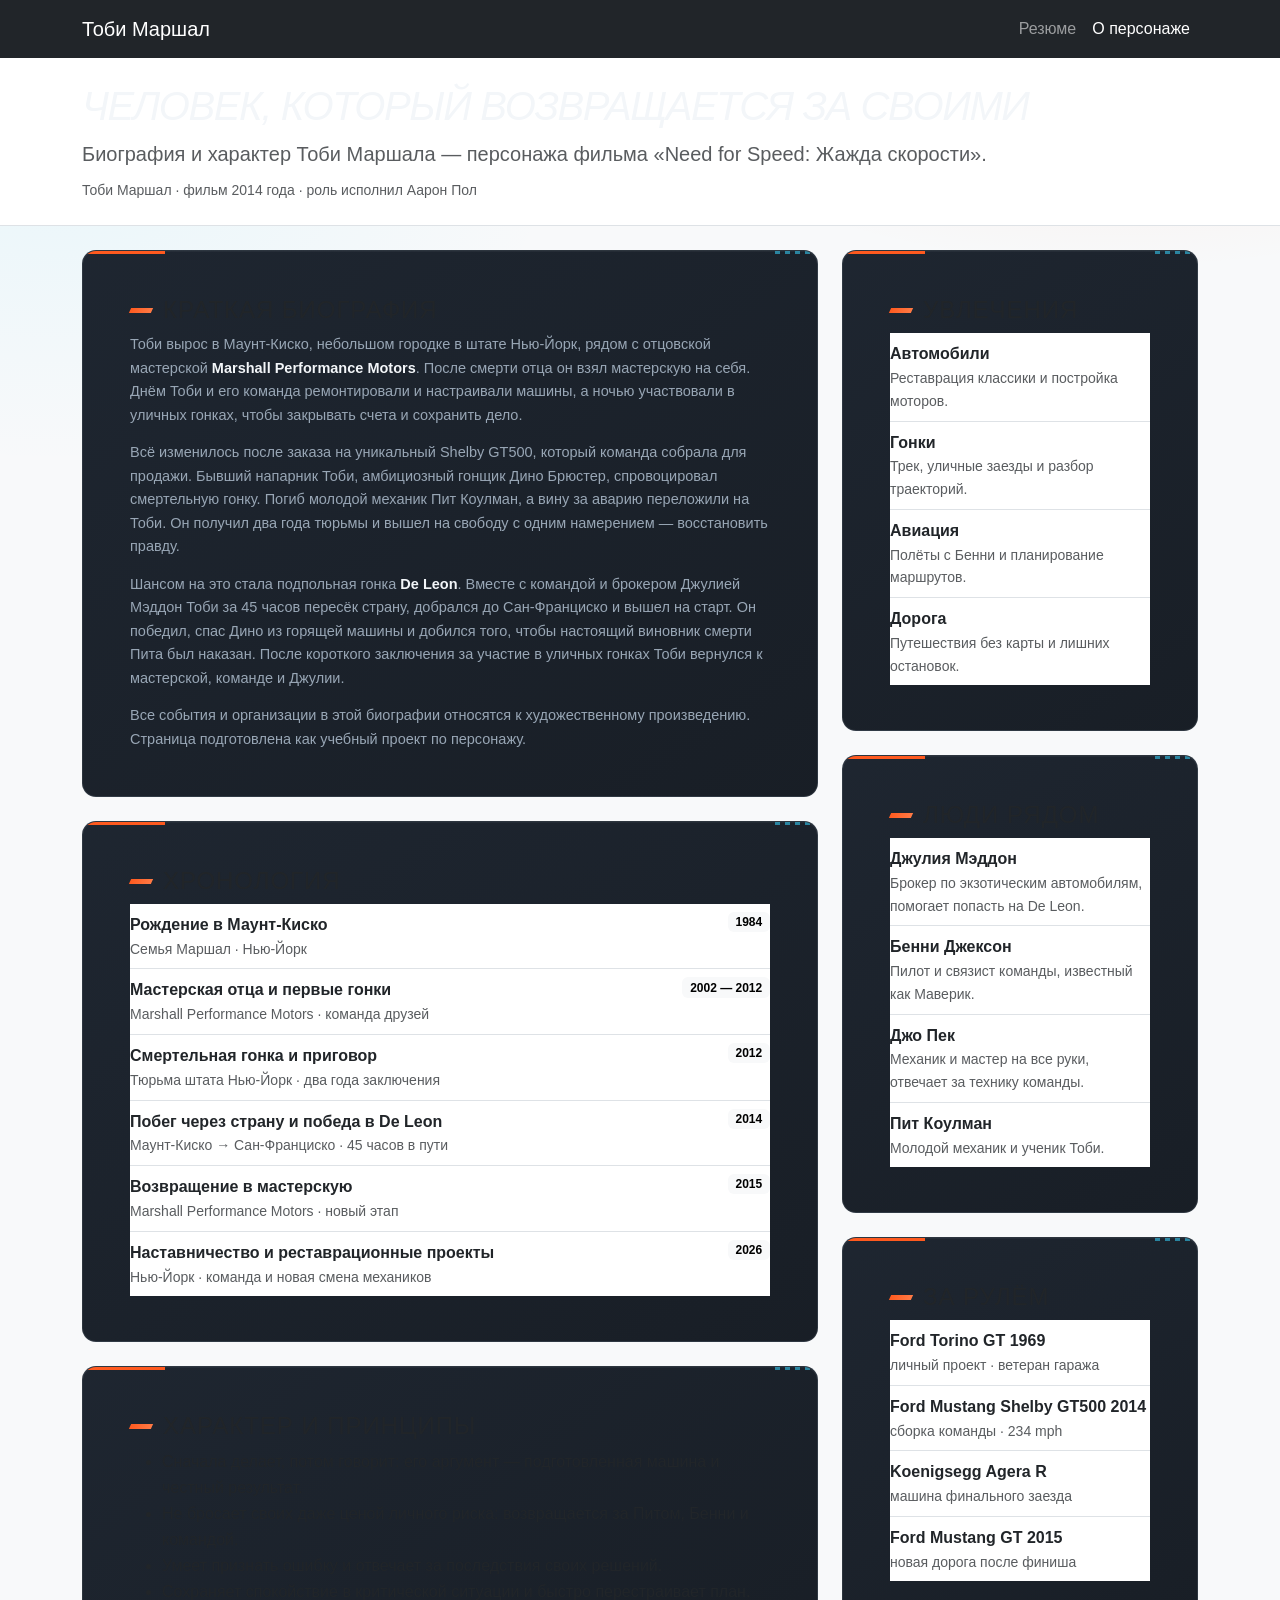
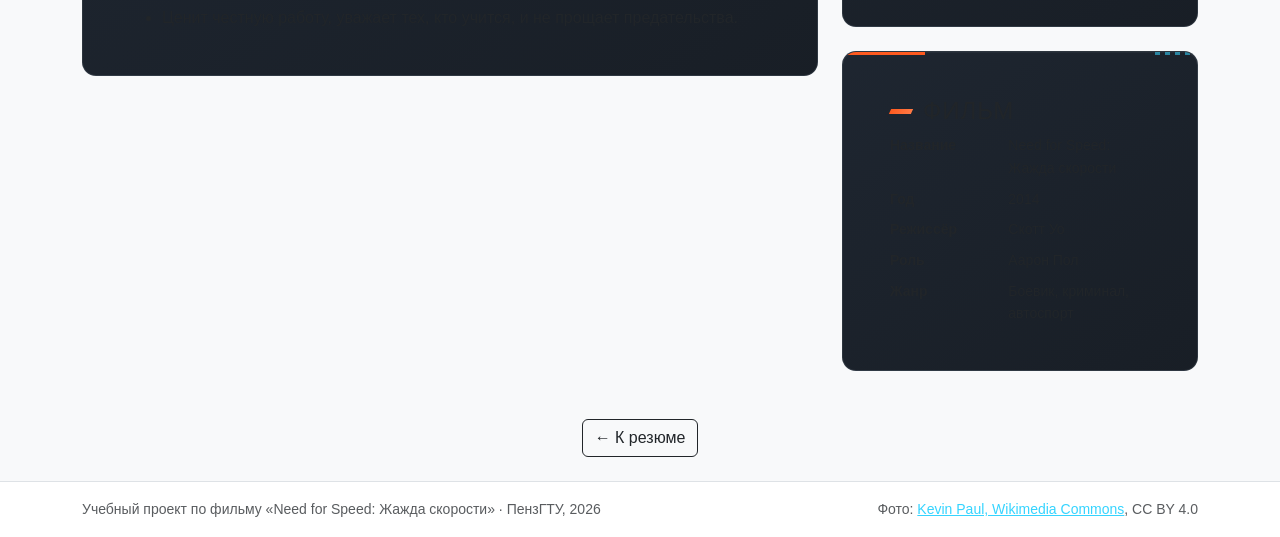
==== commit 0dd22615: "Перевести страницу о персонаже на Bootstrap" ====
--- a/25ip3b/zhukov/resume/bio.html
+++ b/25ip3b/zhukov/resume/bio.html
@@ -3,206 +3,176 @@
 <head>
   <meta charset="utf-8">
   <meta name="viewport" content="width=device-width, initial-scale=1">
-  <meta name="description" content="Биография, характер, команда и автомобили Тоби Маршала — персонажа фильма «Need for Speed: Жажда скорости». Учебный проект студента группы 25ИП3б Жукова С.С.">
+  <meta name="description" content="Биография, характер и автомобили Тоби Маршала — персонажа фильма «Need for Speed: Жажда скорости». Учебный проект студента группы 25ИП3б Жукова С.С.">
   <meta name="author" content="Жуков С.С.">
   <title>О персонаже — Резюме студента Жукова С.С. группы 25ИП3б</title>
+  <link rel="stylesheet" href="https://cdn.jsdelivr.net/npm/bootstrap@5.3.3/dist/css/bootstrap.min.css">
   <link rel="stylesheet" href="assets/style.css">
 </head>
-<body>
-  <a class="skip-link" href="#main">К содержанию</a>
+<body class="bg-light">
+  <a class="visually-hidden-focusable" href="#main">К содержанию</a>
 
-  <header class="site-header">
-    <div class="container header-inner">
-      <a class="brand" href="index.html">
-        <span class="brand-mark">TM</span>
-        <span class="brand-text">Marshall Performance<small>motors · mount kisco, ny</small></span>
-      </a>
-      <nav class="site-nav" aria-label="Основная навигация">
-        <a href="index.html">Резюме</a>
-        <a class="active" href="bio.html">О персонаже</a>
-      </nav>
+  <nav class="navbar navbar-expand-md navbar-dark bg-dark">
+    <div class="container">
+      <a class="navbar-brand" href="index.html">Тоби Маршал</a>
+      <ul class="navbar-nav ms-auto">
+        <li class="nav-item"><a class="nav-link" href="index.html">Резюме</a></li>
+        <li class="nav-item"><a class="nav-link active" aria-current="page" href="bio.html">О персонаже</a></li>
+      </ul>
+    </div>
+  </nav>
+
+  <header class="bg-white border-bottom py-4">
+    <div class="container">
+      <h1 class="display-6 mb-2">Человек, который возвращается за своими</h1>
+      <p class="lead text-body-secondary mb-2">Биография и характер Тоби Маршала — персонажа фильма «Need for Speed: Жажда скорости».</p>
+      <p class="small text-body-secondary mb-0">Тоби Маршал · фильм 2014 года · роль исполнил Аарон Пол</p>
     </div>
   </header>
 
-  <main id="main">
-    <section class="page-hero container" aria-labelledby="bio-title">
-      <p class="eyebrow">Страница 2 · биография и характер</p>
-      <h1 id="bio-title">Человек, который возвращается за своими</h1>
-      <p class="page-lead">Тоби Маршал — центральный персонаж фильма «Need for Speed: Жажда скорости». Он не супергерой и не идеальный гонщик: обычный механик из маленькой мастерской, для которого скорость стала способом вернуть справедливость и защитить память друга.</p>
-      <p class="student"><strong>Тоби Маршал</strong> · персонаж фильма 2014 года · роль исполнил Аарон Пол</p>
-    </section>
-
-    <div class="container layout">
-      <div class="main-col">
-        <section class="card">
-          <h2>Краткая биография</h2>
-          <p>Тоби вырос в Маунт-Киско, небольшом городке в штате Нью-Йорк, рядом с отцовской мастерской <strong>Marshall Performance Motors</strong>. После смерти отца он взял мастерскую на себя. Днём Тоби и его команда ремонтировали и настраивали машины, а ночью участвовали в уличных гонках, чтобы закрывать счета и сохранить дело.</p>
-          <p>Всё изменилось после заказа на уникальный Shelby GT500, который команда собрала для продажи. Бывший напарник Тоби, амбициозный гонщик Дино Брюстер, спровоцировал смертельную гонку. Погиб молодой механик Пит Коулман, а вину за аварию переложили на Тоби. Он получил два года тюрьмы и вышел на свободу с одним намерением — восстановить правду.</p>
-          <p>Шансом на это стала подпольная гонка <strong>De Leon</strong>. Вместе с командой и брокером Джулией Мэддон Тоби за 45 часов пересёк страну, добрался до Сан-Франциско и вышел на старт. Он победил, спас Дино из горящей машины и добился того, чтобы настоящий виновник смерти Пита был наказан. После короткого заключения за участие в уличных гонках Тоби вернулся к мастерской, команде и Джулии.</p>
-          <p>Все события и организации в этой биографии относятся к художественному произведению. Страница подготовлена как учебный проект по персонажу.</p>
+  <main id="main" class="container my-4">
+    <div class="row g-4">
+      <div class="col-lg-8">
+        <section class="card mb-4">
+          <div class="card-body">
+            <h2 class="h4 card-title">Краткая биография</h2>
+            <p>Тоби вырос в Маунт-Киско, небольшом городке в штате Нью-Йорк, рядом с отцовской мастерской <strong>Marshall Performance Motors</strong>. После смерти отца он взял мастерскую на себя. Днём Тоби и его команда ремонтировали и настраивали машины, а ночью участвовали в уличных гонках, чтобы закрывать счета и сохранить дело.</p>
+            <p>Всё изменилось после заказа на уникальный Shelby GT500, который команда собрала для продажи. Бывший напарник Тоби, амбициозный гонщик Дино Брюстер, спровоцировал смертельную гонку. Погиб молодой механик Пит Коулман, а вину за аварию переложили на Тоби. Он получил два года тюрьмы и вышел на свободу с одним намерением — восстановить правду.</p>
+            <p>Шансом на это стала подпольная гонка <strong>De Leon</strong>. Вместе с командой и брокером Джулией Мэддон Тоби за 45 часов пересёк страну, добрался до Сан-Франциско и вышел на старт. Он победил, спас Дино из горящей машины и добился того, чтобы настоящий виновник смерти Пита был наказан. После короткого заключения за участие в уличных гонках Тоби вернулся к мастерской, команде и Джулии.</p>
+            <p class="mb-0">Все события и организации в этой биографии относятся к художественному произведению. Страница подготовлена как учебный проект по персонажу.</p>
+          </div>
         </section>
 
-        <section class="card">
-          <h2>Хронология</h2>
-          <ol class="timeline">
-            <li>
-              <div class="timeline-head">
-                <h3>Рождение в Маунт-Киско</h3>
-                <span class="period">1984</span>
-              </div>
-              <p class="org">Семья Маршал · Нью-Йорк</p>
-            </li>
-            <li>
-              <div class="timeline-head">
-                <h3>Мастерская отца и первые гонки</h3>
-                <span class="period">2002 — 2012</span>
-              </div>
-              <p class="org">Marshall Performance Motors · команда друзей</p>
-            </li>
-            <li>
-              <div class="timeline-head">
-                <h3>Смертельная гонка и приговор</h3>
-                <span class="period">2012</span>
-              </div>
-              <p class="org">Тюрьма штата Нью-Йорк · два года заключения</p>
-            </li>
-            <li>
-              <div class="timeline-head">
-                <h3>Побег через страну и победа в De Leon</h3>
-                <span class="period">2014</span>
-              </div>
-              <p class="org">Маунт-Киско → Сан-Франциско · 45 часов в пути</p>
-            </li>
-            <li>
-              <div class="timeline-head">
-                <h3>Возвращение в мастерскую</h3>
-                <span class="period">2015</span>
-              </div>
-              <p class="org">Marshall Performance Motors · новый этап</p>
-            </li>
-            <li>
-              <div class="timeline-head">
-                <h3>Наставничество и реставрационные проекты</h3>
-                <span class="period">2026</span>
-              </div>
-              <p class="org">Нью-Йорк · команда и новая смена механиков</p>
-            </li>
-          </ol>
+        <section class="card mb-4">
+          <div class="card-body">
+            <h2 class="h4 card-title">Хронология</h2>
+            <ul class="list-group list-group-flush">
+              <li class="list-group-item px-0 d-flex justify-content-between align-items-start gap-3">
+                <div>
+                  <strong>Рождение в Маунт-Киско</strong>
+                  <div class="small text-body-secondary">Семья Маршал · Нью-Йорк</div>
+                </div>
+                <span class="badge text-bg-light">1984</span>
+              </li>
+              <li class="list-group-item px-0 d-flex justify-content-between align-items-start gap-3">
+                <div>
+                  <strong>Мастерская отца и первые гонки</strong>
+                  <div class="small text-body-secondary">Marshall Performance Motors · команда друзей</div>
+                </div>
+                <span class="badge text-bg-light">2002 — 2012</span>
+              </li>
+              <li class="list-group-item px-0 d-flex justify-content-between align-items-start gap-3">
+                <div>
+                  <strong>Смертельная гонка и приговор</strong>
+                  <div class="small text-body-secondary">Тюрьма штата Нью-Йорк · два года заключения</div>
+                </div>
+                <span class="badge text-bg-light">2012</span>
+              </li>
+              <li class="list-group-item px-0 d-flex justify-content-between align-items-start gap-3">
+                <div>
+                  <strong>Побег через страну и победа в De Leon</strong>
+                  <div class="small text-body-secondary">Маунт-Киско → Сан-Франциско · 45 часов в пути</div>
+                </div>
+                <span class="badge text-bg-light">2014</span>
+              </li>
+              <li class="list-group-item px-0 d-flex justify-content-between align-items-start gap-3">
+                <div>
+                  <strong>Возвращение в мастерскую</strong>
+                  <div class="small text-body-secondary">Marshall Performance Motors · новый этап</div>
+                </div>
+                <span class="badge text-bg-light">2015</span>
+              </li>
+              <li class="list-group-item px-0 d-flex justify-content-between align-items-start gap-3">
+                <div>
+                  <strong>Наставничество и реставрационные проекты</strong>
+                  <div class="small text-body-secondary">Нью-Йорк · команда и новая смена механиков</div>
+                </div>
+                <span class="badge text-bg-light">2026</span>
+              </li>
+            </ul>
+          </div>
         </section>
 
-        <section class="card">
-          <h2>Характер и принципы</h2>
-          <ul class="checklist">
-            <li>Сначала делает, потом говорит: его аргумент — подготовленная машина и честный результат.</li>
-            <li>Не бросает своих даже ценой личного риска: возвращается за Питом, Бенни и командой.</li>
-            <li>Умеет признать ошибку и отвечает за последствия своих решений.</li>
-            <li>Сохраняет спокойствие в критической ситуации и быстро перестраивает план.</li>
-            <li>Ценит честную работу, уважает тех, кто учится, и не прощает предательства.</li>
-          </ul>
-        </section>
-
-        <section class="card">
-          <h2>Люди рядом</h2>
-          <ul class="projects">
-            <li>
-              <strong>Джулия Мэддон</strong>
-              <span>Брокер по экзотическим автомобилям. Помогает Тоби попасть на De Leon и становится его близким человеком.</span>
-            </li>
-            <li>
-              <strong>Бенни Джексон</strong>
-              <span>Пилот и связист команды, известный как Маверик. Даже в безвыходной ситуации находит третий вариант.</span>
-            </li>
-            <li>
-              <strong>Джо Пек</strong>
-              <span>Механик и мастер на все руки. Отвечает за технику, инструменты и «зверя» команды — Ford F-450.</span>
-            </li>
-            <li>
-              <strong>Финн</strong>
-              <span>Компьютерный специалист команды: камеры, связь и цифровая сторона гонок.</span>
-            </li>
-            <li>
-              <strong>Пит Коулман</strong>
-              <span>Молодой механик и ученик Тоби. Его память становится главной причиной, по которой Тоби не сдаётся.</span>
-            </li>
-          </ul>
+        <section class="card mb-4">
+          <div class="card-body">
+            <h2 class="h4 card-title">Характер и принципы</h2>
+            <ul class="mb-0">
+              <li>Сначала делает, потом говорит: его аргумент — подготовленная машина и честный результат.</li>
+              <li>Не бросает своих даже ценой личного риска: возвращается за Питом, Бенни и командой.</li>
+              <li>Умеет признать ошибку и отвечает за последствия своих решений.</li>
+              <li>Сохраняет спокойствие в критической ситуации и быстро перестраивает план.</li>
+              <li>Ценит честную работу, уважает тех, кто учится, и не прощает предательства.</li>
+            </ul>
+          </div>
         </section>
       </div>
 
-      <aside class="side-col">
-        <section class="card">
-          <h2>Увлечения</h2>
-          <ul class="hobbies">
-            <li><strong>Автомобили</strong><span>Реставрация классики и постройка моторов.</span></li>
-            <li><strong>Гонки</strong><span>Трек, уличные заезды и разбор траекторий.</span></li>
-            <li><strong>Авиация</strong><span>Полёты с Бенни и планирование маршрутов.</span></li>
-            <li><strong>Дорога</strong><span>Путешествия без карты и лишних остановок.</span></li>
-          </ul>
+      <aside class="col-lg-4">
+        <section class="card mb-4">
+          <div class="card-body">
+            <h2 class="h4 card-title">Увлечения</h2>
+            <ul class="list-group list-group-flush">
+              <li class="list-group-item px-0"><strong>Автомобили</strong><div class="small text-body-secondary">Реставрация классики и постройка моторов.</div></li>
+              <li class="list-group-item px-0"><strong>Гонки</strong><div class="small text-body-secondary">Трек, уличные заезды и разбор траекторий.</div></li>
+              <li class="list-group-item px-0"><strong>Авиация</strong><div class="small text-body-secondary">Полёты с Бенни и планирование маршрутов.</div></li>
+              <li class="list-group-item px-0"><strong>Дорога</strong><div class="small text-body-secondary">Путешествия без карты и лишних остановок.</div></li>
+            </ul>
+          </div>
         </section>
 
-        <section class="card">
-          <h2>Сильные стороны</h2>
-          <ul class="tags">
-            <li>Верность команде</li>
-            <li>Инженерное чутьё</li>
-            <li>Хладнокровие</li>
-            <li>Упорство</li>
-            <li>Честность</li>
-            <li>Быстрая реакция</li>
-          </ul>
+        <section class="card mb-4">
+          <div class="card-body">
+            <h2 class="h4 card-title">Люди рядом</h2>
+            <ul class="list-group list-group-flush">
+              <li class="list-group-item px-0"><strong>Джулия Мэддон</strong><div class="small text-body-secondary">Брокер по экзотическим автомобилям, помогает попасть на De Leon.</div></li>
+              <li class="list-group-item px-0"><strong>Бенни Джексон</strong><div class="small text-body-secondary">Пилот и связист команды, известный как Маверик.</div></li>
+              <li class="list-group-item px-0"><strong>Джо Пек</strong><div class="small text-body-secondary">Механик и мастер на все руки, отвечает за технику команды.</div></li>
+              <li class="list-group-item px-0"><strong>Пит Коулман</strong><div class="small text-body-secondary">Молодой механик и ученик Тоби.</div></li>
+            </ul>
+          </div>
         </section>
 
-        <section class="card">
-          <h2>За рулём</h2>
-          <ul class="cars">
-            <li><strong>Ford Torino GT 1969</strong><span>личный проект · ветеран гаража</span></li>
-            <li><strong>Ford Mustang Shelby GT500 2014</strong><span>сборка команды · 234 mph</span></li>
-            <li><strong>Koenigsegg Agera R</strong><span>машина финального заезда</span></li>
-            <li><strong>Ford Mustang GT 2015</strong><span>новая дорога после финиша</span></li>
-          </ul>
+        <section class="card mb-4">
+          <div class="card-body">
+            <h2 class="h4 card-title">За рулём</h2>
+            <ul class="list-group list-group-flush">
+              <li class="list-group-item px-0"><strong>Ford Torino GT 1969</strong><div class="small text-body-secondary">личный проект · ветеран гаража</div></li>
+              <li class="list-group-item px-0"><strong>Ford Mustang Shelby GT500 2014</strong><div class="small text-body-secondary">сборка команды · 234 mph</div></li>
+              <li class="list-group-item px-0"><strong>Koenigsegg Agera R</strong><div class="small text-body-secondary">машина финального заезда</div></li>
+              <li class="list-group-item px-0"><strong>Ford Mustang GT 2015</strong><div class="small text-body-secondary">новая дорога после финиша</div></li>
+            </ul>
+          </div>
         </section>
 
-        <section class="card quote">
-          <h2>Кредо</h2>
-          <blockquote>
-            <p>«Скорость важна только тогда, когда есть ради кого возвращаться».</p>
-          </blockquote>
-          <p class="quote-note">Формулировка в рамках учебного проекта.</p>
-        </section>
-
-        <section class="card">
-          <h2>Фильм</h2>
-          <dl class="facts">
-            <dt>Название</dt>
-            <dd>Need for Speed: Жажда скорости</dd>
-            <dt>Год</dt>
-            <dd>2014</dd>
-            <dt>Режиссёр</dt>
-            <dd>Скотт Уо</dd>
-            <dt>Роль</dt>
-            <dd>Аарон Пол</dd>
-            <dt>Жанр</dt>
-            <dd>Боевик, криминал, автоспорт</dd>
-          </dl>
+        <section class="card mb-4">
+          <div class="card-body">
+            <h2 class="h4 card-title">Фильм</h2>
+            <dl class="row small mb-0">
+              <dt class="col-5">Название</dt>
+              <dd class="col-7">Need for Speed: Жажда скорости</dd>
+              <dt class="col-5">Год</dt>
+              <dd class="col-7">2014</dd>
+              <dt class="col-5">Режиссёр</dt>
+              <dd class="col-7">Скотт Уо</dd>
+              <dt class="col-5">Роль</dt>
+              <dd class="col-7">Аарон Пол</dd>
+              <dt class="col-5">Жанр</dt>
+              <dd class="col-7 mb-0">Боевик, криминал, автоспорт</dd>
+            </dl>
+          </div>
         </section>
       </aside>
     </div>
 
-    <div class="container">
-      <section class="next-page" aria-labelledby="back-title">
-        <div>
-          <p class="eyebrow">Вернуться</p>
-          <h2 id="back-title">Основное резюме</h2>
-          <p>Опыт работы, образование, навыки, языки и награды.</p>
-        </div>
-        <a class="button" href="index.html">← К резюме</a>
-      </section>
+    <div class="text-center my-4">
+      <a class="btn btn-outline-dark" href="index.html">← К резюме</a>
     </div>
   </main>
 
-  <footer class="site-footer">
-    <div class="container footer-inner">
-      <p>Учебный проект по фильму «Need for Speed: Жажда скорости» · ПензГТУ, 2026</p>
-      <p>Фото: <a href="https://commons.wikimedia.org/wiki/File:Aaron_Paul_at_Los_Angeles_Comic_Con_2026-1.jpg">Kevin Paul, Wikimedia Commons</a>, CC BY 4.0</p>
+  <footer class="bg-white border-top py-3 mt-4">
+    <div class="container small text-body-secondary d-flex flex-column flex-md-row justify-content-between gap-2">
+      <p class="mb-0">Учебный проект по фильму «Need for Speed: Жажда скорости» · ПензГТУ, 2026</p>
+      <p class="mb-0">Фото: <a href="https://commons.wikimedia.org/wiki/File:Aaron_Paul_at_Los_Angeles_Comic_Con_2026-1.jpg">Kevin Paul, Wikimedia Commons</a>, CC BY 4.0</p>
     </div>
   </footer>
 </body>
